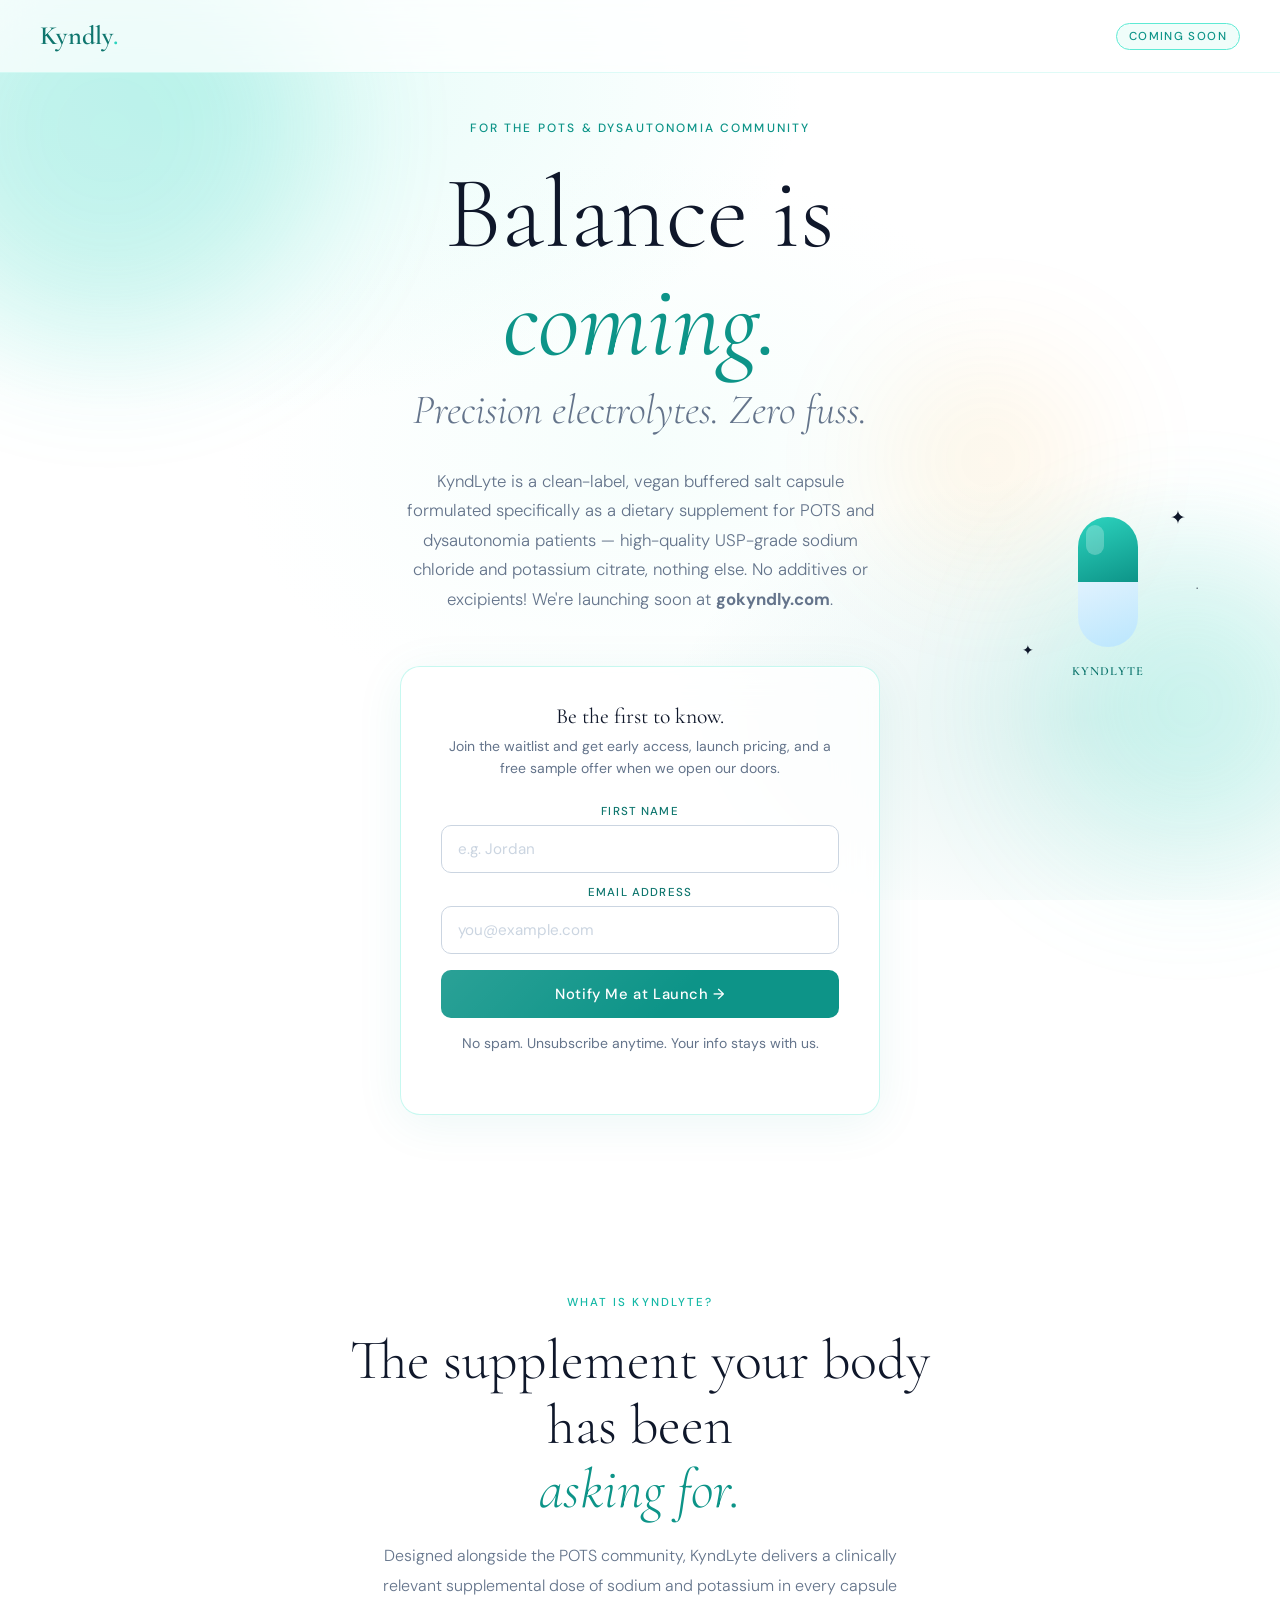
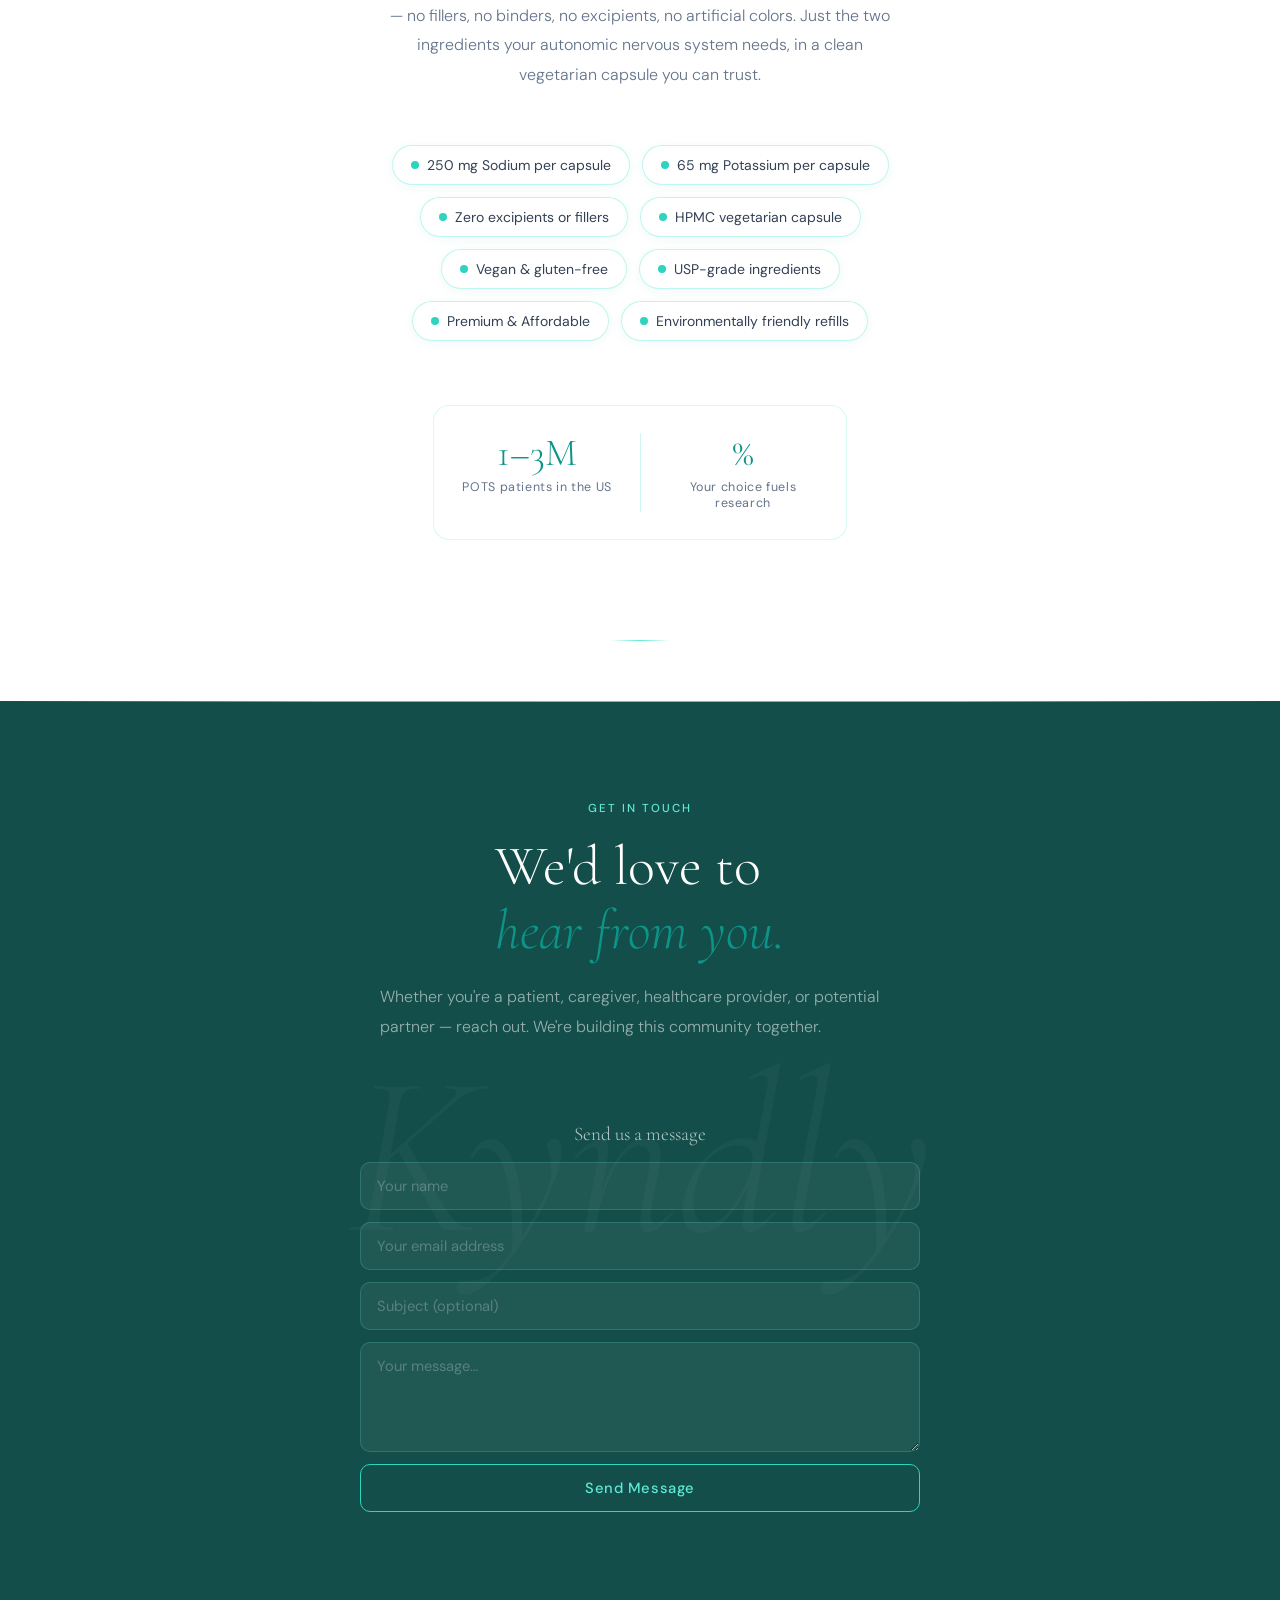
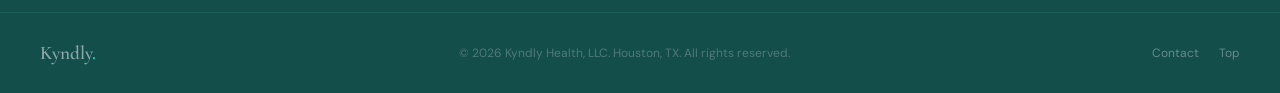
==== index.html @ 33261fa0 "Initial commit" ====
<!DOCTYPE html>
<html lang="en">
<head>
  <meta charset="UTF-8" />
  <meta name="viewport" content="width=device-width, initial-scale=1.0" />
  <title>Kyndly Health — Coming Soon</title>
  <meta name="description" content="KyndLyte is a clean-label buffered salt capsule designed as a dietary supplement for POTS and dysautonomia patients. Built with the community. Launching soon." />
  <meta property="og:title" content="Kyndly Health — Something Balanced This Way Comes" />
  <meta property="og:description" content="KyndLyte. Precision electrolytes for the POTS community. Coming soon to gokyndly.com." />
  <meta property="og:type" content="website" />
  <meta name="theme-color" content="#0D9488" />

  <!-- Fonts -->
  <link rel="preconnect" href="https://fonts.googleapis.com" />
  <link rel="preconnect" href="https://fonts.gstatic.com" crossorigin />
  <link href="https://fonts.googleapis.com/css2?family=Cormorant+Garamond:ital,wght@0,300;0,400;0,600;1,300;1,400&family=DM+Sans:ital,opsz,wght@0,9..40,300;0,9..40,400;0,9..40,500;1,9..40,300&display=swap" rel="stylesheet" />

  <style>
    /* ── Reset & Base ─────────────────────────────────────── */
    *, *::before, *::after { box-sizing: border-box; margin: 0; padding: 0; }

    :root {
      --teal-50:  #F0FDFA;
      --teal-100: #CCFBF1;
      --teal-300: #5EEAD4;
      --teal-400: #2DD4BF;
      --teal-500: #14B8A6;
      --teal-600: #0D9488;
      --teal-700: #0F766E;
      --teal-800: #115E59;
      --teal-900: #134E4A;
      --slate-50:  #F8FAFC;
      --slate-100: #F1F5F9;
      --slate-300: #CBD5E1;
      --slate-500: #64748B;
      --slate-700: #334155;
      --slate-900: #0F172A;
      --amber:    #F59E0B;
      --amber-lt: #FDE68A;
      --white:    #FFFFFF;
      --font-display: 'Cormorant Garamond', Georgia, serif;
      --font-body:    'DM Sans', sans-serif;
      --ease-out-expo: cubic-bezier(0.16, 1, 0.3, 1);
    }

    html { scroll-behavior: smooth; }

    body {
      font-family: var(--font-body);
      background-color: var(--white);
      color: var(--slate-900);
      overflow-x: hidden;
      -webkit-font-smoothing: antialiased;
    }

    /* ── Mesh Background ──────────────────────────────────── */
    .bg-mesh {
      position: fixed;
      inset: 0;
      z-index: -1;
      background:
        radial-gradient(ellipse 80% 60% at 15% 10%, rgba(94, 234, 212, 0.18) 0%, transparent 60%),
        radial-gradient(ellipse 60% 50% at 85% 80%, rgba(13, 148, 136, 0.12) 0%, transparent 55%),
        radial-gradient(ellipse 40% 40% at 50% 50%, rgba(240, 253, 250, 0.6) 0%, transparent 80%),
        var(--white);
    }

    /* ── Floating Orbs ────────────────────────────────────── */
    .orb {
      position: fixed;
      border-radius: 50%;
      filter: blur(70px);
      opacity: 0.22;
      pointer-events: none;
      z-index: -1;
      animation: drift 18s ease-in-out infinite alternate;
    }
    .orb-1 { width: 420px; height: 420px; background: var(--teal-400); top: -80px; left: -100px; animation-duration: 20s; }
    .orb-2 { width: 300px; height: 300px; background: var(--teal-300); bottom: 5%; right: -60px; animation-duration: 25s; animation-delay: -8s; }
    .orb-3 { width: 200px; height: 200px; background: var(--amber);    top: 40%;  right: 15%;   animation-duration: 22s; animation-delay: -4s; opacity: 0.10; }

    @keyframes drift {
      from { transform: translate(0, 0) scale(1); }
      to   { transform: translate(40px, 30px) scale(1.08); }
    }

    /* ── Navigation ───────────────────────────────────────── */
    nav {
      position: fixed;
      top: 0; left: 0; right: 0;
      z-index: 100;
      display: flex;
      align-items: center;
      justify-content: space-between;
      padding: 20px 40px;
      background: rgba(255, 255, 255, 0.72);
      backdrop-filter: blur(16px);
      -webkit-backdrop-filter: blur(16px);
      border-bottom: 1px solid rgba(94, 234, 212, 0.2);
      animation: slideDown 0.7s var(--ease-out-expo) both;
    }

    @keyframes slideDown {
      from { transform: translateY(-100%); opacity: 0; }
      to   { transform: translateY(0);     opacity: 1; }
    }

    .nav-logo {
      font-family: var(--font-display);
      font-size: 1.65rem;
      font-weight: 600;
      color: var(--teal-700);
      letter-spacing: 0.01em;
      text-decoration: none;
    }
    .nav-logo span { color: var(--teal-400); }

    .nav-badge {
      font-size: 0.72rem;
      font-weight: 500;
      letter-spacing: 0.12em;
      text-transform: uppercase;
      color: var(--teal-600);
      background: var(--teal-50);
      border: 1px solid var(--teal-300);
      padding: 5px 12px;
      border-radius: 999px;
    }

    /* ── Hero ─────────────────────────────────────────────── */
    .hero {
      min-height: 100svh;
      display: flex;
      flex-direction: column;
      align-items: center;
      justify-content: center;
      text-align: center;
      padding: 120px 24px 80px;
      position: relative;
    }

    .hero-eyebrow {
      font-family: var(--font-body);
      font-size: 0.75rem;
      font-weight: 500;
      letter-spacing: 0.18em;
      text-transform: uppercase;
      color: var(--teal-600);
      margin-bottom: 24px;
      opacity: 0;
      animation: fadeUp 0.8s var(--ease-out-expo) 0.3s both;
    }

    .hero-title {
      font-family: var(--font-display);
      font-size: clamp(3rem, 8vw, 6.5rem);
      font-weight: 300;
      line-height: 1.05;
      color: var(--slate-900);
      max-width: 820px;
      margin-bottom: 10px;
      opacity: 0;
      animation: fadeUp 1s var(--ease-out-expo) 0.45s both;
    }

    .hero-title em {
      font-style: italic;
      color: var(--teal-600);
      font-weight: 400;
    }

    .hero-subtitle {
      font-family: var(--font-display);
      font-size: clamp(1.5rem, 3.5vw, 2.6rem);
      font-weight: 300;
      font-style: italic;
      color: var(--slate-500);
      margin-bottom: 32px;
      opacity: 0;
      animation: fadeUp 0.9s var(--ease-out-expo) 0.6s both;
    }

    .hero-body {
      font-size: 1.05rem;
      font-weight: 300;
      color: var(--slate-500);
      max-width: 480px;
      line-height: 1.75;
      margin-bottom: 52px;
      opacity: 0;
      animation: fadeUp 0.9s var(--ease-out-expo) 0.75s both;
    }

    /* ── Signup Form ──────────────────────────────────────── */
    .signup-card {
      background: rgba(255, 255, 255, 0.75);
      backdrop-filter: blur(20px);
      -webkit-backdrop-filter: blur(20px);
      border: 1px solid rgba(94, 234, 212, 0.35);
      border-radius: 20px;
      padding: 36px 40px;
      max-width: 480px;
      width: 100%;
      box-shadow: 0 8px 48px rgba(13, 148, 136, 0.08), 0 1px 0 rgba(255,255,255,0.9) inset;
      opacity: 0;
      animation: fadeUp 1s var(--ease-out-expo) 0.9s both;
    }

    .signup-card h3 {
      font-family: var(--font-display);
      font-size: 1.35rem;
      font-weight: 400;
      color: var(--slate-900);
      margin-bottom: 6px;
    }

    .signup-card p {
      font-size: 0.875rem;
      color: var(--slate-500);
      margin-bottom: 24px;
      line-height: 1.6;
    }

    .form-row {
      display: flex;
      flex-direction: column;
      gap: 12px;
    }

    .form-group {
      position: relative;
    }

    .form-group label {
      display: block;
      font-size: 0.72rem;
      font-weight: 500;
      letter-spacing: 0.1em;
      text-transform: uppercase;
      color: var(--teal-700);
      margin-bottom: 6px;
    }

    .form-group input {
      width: 100%;
      padding: 13px 16px;
      border: 1.5px solid var(--slate-300);
      border-radius: 10px;
      font-family: var(--font-body);
      font-size: 0.95rem;
      color: var(--slate-900);
      background: var(--white);
      transition: border-color 0.2s ease, box-shadow 0.2s ease;
      outline: none;
    }

    .form-group input::placeholder { color: var(--slate-300); }

    .form-group input:focus {
      border-color: var(--teal-400);
      box-shadow: 0 0 0 3px rgba(94, 234, 212, 0.2);
    }

    .btn-primary {
      width: 100%;
      padding: 14px 24px;
      background: var(--teal-600);
      color: var(--white);
      font-family: var(--font-body);
      font-size: 0.92rem;
      font-weight: 500;
      letter-spacing: 0.04em;
      border: none;
      border-radius: 10px;
      cursor: pointer;
      transition: background 0.2s ease, transform 0.15s ease, box-shadow 0.2s ease;
      margin-top: 4px;
      position: relative;
      overflow: hidden;
    }

    .btn-primary::after {
      content: '';
      position: absolute;
      inset: 0;
      background: linear-gradient(135deg, rgba(255,255,255,0.12) 0%, transparent 60%);
    }

    .btn-primary:hover {
      background: var(--teal-700);
      transform: translateY(-1px);
      box-shadow: 0 6px 24px rgba(13, 148, 136, 0.35);
    }

    .btn-primary:active { transform: translateY(0); }

    .btn-primary.loading { pointer-events: none; opacity: 0.7; }

    .form-success {
      display: none;
      text-align: center;
      padding: 20px 0 8px;
    }

    .form-success .check {
      width: 48px; height: 48px;
      background: var(--teal-50);
      border: 2px solid var(--teal-400);
      border-radius: 50%;
      display: flex; align-items: center; justify-content: center;
      margin: 0 auto 14px;
      font-size: 1.4rem;
    }

    .form-success h4 {
      font-family: var(--font-display);
      font-size: 1.3rem;
      font-weight: 400;
      color: var(--teal-700);
      margin-bottom: 6px;
    }

    .form-success p {
      font-size: 0.875rem;
      color: var(--slate-500);
      margin-bottom: 0;
    }

    .privacy-note {
      font-size: 0.72rem;
      color: var(--slate-300);
      text-align: center;
      margin-top: 14px;
    }

    /* ── Floating Capsule Visual ──────────────────────────── */
    .capsule-visual {
      position: absolute;
      right: 8%;
      top: 50%;
      transform: translateY(-50%);
      opacity: 0;
      animation: fadeIn 1.2s ease 1.2s both;
    }

    @media (max-width: 1100px) { .capsule-visual { display: none; } }

    .capsule-wrap {
      position: relative;
      width: 140px;
      animation: floatY 5s ease-in-out infinite;
    }

    @keyframes floatY {
      0%, 100% { transform: translateY(0px) rotate(-18deg); }
      50%       { transform: translateY(-18px) rotate(-18deg); }
    }

    .capsule {
      width: 60px;
      height: 130px;
      margin: 0 auto;
      position: relative;
    }

    .cap-top {
      width: 60px; height: 65px;
      background: linear-gradient(160deg, var(--teal-400) 0%, var(--teal-600) 100%);
      border-radius: 30px 30px 0 0;
      position: relative;
    }

    .cap-top::after {
      content: '';
      position: absolute;
      top: 8px; left: 8px;
      width: 18px; height: 30px;
      background: rgba(255,255,255,0.25);
      border-radius: 10px;
    }

    .cap-bottom {
      width: 60px; height: 65px;
      background: linear-gradient(160deg, #E0F2FE 0%, #BAE6FD 100%);
      border-radius: 0 0 30px 30px;
    }

    .capsule-label {
      font-family: var(--font-display);
      font-size: 0.78rem;
      font-weight: 600;
      letter-spacing: 0.08em;
      color: var(--teal-700);
      text-align: center;
      margin-top: 16px;
      text-transform: uppercase;
    }

    .capsule-sparkle {
      position: absolute;
      font-size: 1.2rem;
      animation: twinkle 2.5s ease-in-out infinite;
    }

    .capsule-sparkle:nth-child(1) { top: -12px; right: -8px; animation-delay: 0s; }
    .capsule-sparkle:nth-child(2) { bottom: 20px; left: -16px; animation-delay: 0.8s; font-size: 0.9rem; }
    .capsule-sparkle:nth-child(3) { top: 40%; right: -20px; animation-delay: 1.5s; font-size: 0.7rem; }

    @keyframes twinkle {
      0%, 100% { opacity: 0.2; transform: scale(0.8); }
      50%       { opacity: 1;   transform: scale(1.2); }
    }

    /* ── Product Teaser ───────────────────────────────────── */
    .product-teaser {
      padding: 100px 24px;
      display: flex;
      flex-direction: column;
      align-items: center;
      text-align: center;
      position: relative;
    }

    .section-label {
      font-size: 0.72rem;
      font-weight: 500;
      letter-spacing: 0.18em;
      text-transform: uppercase;
      color: var(--teal-500);
      margin-bottom: 18px;
    }

    .section-title {
      font-family: var(--font-display);
      font-size: clamp(2rem, 5vw, 3.5rem);
      font-weight: 300;
      color: var(--slate-900);
      max-width: 640px;
      line-height: 1.15;
      margin-bottom: 20px;
    }

    .section-title em { font-style: italic; color: var(--teal-600); }

    .section-body {
      font-size: 1rem;
      font-weight: 300;
      color: var(--slate-500);
      max-width: 520px;
      line-height: 1.85;
      margin-bottom: 56px;
    }

    /* Pills */
    .pill-grid {
      display: flex;
      flex-wrap: wrap;
      gap: 12px;
      justify-content: center;
      max-width: 600px;
    }

    .pill {
      display: flex;
      align-items: center;
      gap: 8px;
      padding: 10px 18px;
      background: var(--white);
      border: 1.5px solid rgba(94, 234, 212, 0.4);
      border-radius: 999px;
      font-size: 0.875rem;
      font-weight: 400;
      color: var(--slate-700);
      box-shadow: 0 2px 12px rgba(13, 148, 136, 0.06);
      transition: transform 0.2s ease, box-shadow 0.2s ease, border-color 0.2s ease;
    }

    .pill:hover {
      transform: translateY(-2px);
      box-shadow: 0 6px 20px rgba(13, 148, 136, 0.14);
      border-color: var(--teal-400);
    }

    .pill-dot {
      width: 8px; height: 8px;
      border-radius: 50%;
      background: var(--teal-400);
      flex-shrink: 0;
    }

    /* Divider */
    .divider {
      width: 60px;
      height: 1px;
      background: linear-gradient(90deg, transparent, var(--teal-300), transparent);
      margin: 0 auto 60px;
    }

    /* ── Stats Row ────────────────────────────────────────── */
    .stats-row {
      display: flex;
      gap: 0;
      justify-content: center;
      flex-wrap: wrap;
      max-width: 700px;
      margin: 64px auto 0;
      border: 1.5px solid rgba(94, 234, 212, 0.25);
      border-radius: 16px;
      overflow: hidden;
      background: rgba(255,255,255,0.6);
      backdrop-filter: blur(10px);
    }

    .stat {
      flex: 1;
      min-width: 160px;
      padding: 28px 24px;
      text-align: center;
      position: relative;
    }

    .stat + .stat::before {
      content: '';
      position: absolute;
      left: 0; top: 20%; height: 60%;
      width: 1px;
      background: rgba(94, 234, 212, 0.3);
    }

    .stat-num {
      font-family: var(--font-display);
      font-size: 2.4rem;
      font-weight: 300;
      color: var(--teal-600);
      line-height: 1;
      margin-bottom: 6px;
    }

    .stat-label {
      font-size: 0.78rem;
      font-weight: 400;
      color: var(--slate-500);
      letter-spacing: 0.05em;
    }

    /* ── Contact Section ──────────────────────────────────── */
    .contact {
      padding: 100px 24px;
      display: flex;
      flex-direction: column;
      align-items: center;
      background: var(--teal-900);
      position: relative;
      overflow: hidden;
    }

    .contact::before {
      content: '';
      position: absolute;
      top: -1px; left: 0; right: 0;
      height: 2px;
      background: linear-gradient(90deg, transparent, var(--teal-400), var(--amber), var(--teal-400), transparent);
    }

    .contact-bg-text {
      position: absolute;
      font-family: var(--font-display);
      font-size: clamp(6rem, 18vw, 18rem);
      font-weight: 300;
      font-style: italic;
      color: rgba(255,255,255,0.03);
      pointer-events: none;
      white-space: nowrap;
      top: 50%;
      left: 50%;
      transform: translate(-50%, -50%);
      user-select: none;
    }

    .contact .section-label { color: var(--teal-300); }

    .contact .section-title { color: var(--white); }

    .contact .section-body { color: rgba(255,255,255,0.55); margin-bottom: 40px; }

    .contact-grid {
      display: grid;
      grid-template-columns: 1fr 1fr;
      gap: 16px;
      max-width: 560px;
      width: 100%;
    }

    @media (max-width: 560px) { .contact-grid { grid-template-columns: 1fr; } }

    .contact-card {
      background: rgba(255,255,255,0.05);
      border: 1px solid rgba(94, 234, 212, 0.15);
      border-radius: 14px;
      padding: 24px 20px;
      transition: background 0.2s ease, border-color 0.2s ease;
      text-decoration: none;
      display: block;
    }

    .contact-card:hover {
      background: rgba(94, 234, 212, 0.08);
      border-color: rgba(94, 234, 212, 0.4);
    }

    .contact-card-icon {
      font-size: 1.5rem;
      margin-bottom: 10px;
    }

    .contact-card-label {
      font-size: 0.72rem;
      font-weight: 500;
      letter-spacing: 0.12em;
      text-transform: uppercase;
      color: var(--teal-300);
      margin-bottom: 4px;
    }

    .contact-card-value {
      font-size: 0.95rem;
      color: rgba(255,255,255,0.8);
      word-break: break-all;
    }

    .contact-form-wrap {
      max-width: 560px;
      width: 100%;
      margin-top: 40px;
    }

    .contact-form-wrap h4 {
      font-family: var(--font-display);
      font-size: 1.2rem;
      font-weight: 300;
      color: rgba(255,255,255,0.7);
      margin-bottom: 16px;
      text-align: center;
    }

    .contact-form {
      display: flex;
      flex-direction: column;
      gap: 12px;
    }

    .contact-form input,
    .contact-form textarea {
      width: 100%;
      padding: 13px 16px;
      background: rgba(255,255,255,0.06);
      border: 1.5px solid rgba(94, 234, 212, 0.2);
      border-radius: 10px;
      font-family: var(--font-body);
      font-size: 0.92rem;
      color: var(--white);
      outline: none;
      transition: border-color 0.2s ease, box-shadow 0.2s ease;
      resize: vertical;
    }

    .contact-form input::placeholder,
    .contact-form textarea::placeholder { color: rgba(255,255,255,0.25); }

    .contact-form input:focus,
    .contact-form textarea:focus {
      border-color: var(--teal-400);
      box-shadow: 0 0 0 3px rgba(94, 234, 212, 0.12);
    }

    .contact-form textarea { min-height: 110px; }

    .btn-outline {
      padding: 13px 24px;
      background: transparent;
      color: var(--teal-300);
      border: 1.5px solid var(--teal-400);
      border-radius: 10px;
      font-family: var(--font-body);
      font-size: 0.92rem;
      font-weight: 500;
      letter-spacing: 0.04em;
      cursor: pointer;
      transition: background 0.2s ease, color 0.2s ease, transform 0.15s ease;
    }

    .btn-outline:hover {
      background: var(--teal-400);
      color: var(--teal-900);
      transform: translateY(-1px);
    }

    /* ── Footer ───────────────────────────────────────────── */
    footer {
      background: var(--teal-900);
      border-top: 1px solid rgba(94, 234, 212, 0.08);
      padding: 28px 40px;
      display: flex;
      align-items: center;
      justify-content: space-between;
      flex-wrap: wrap;
      gap: 12px;
    }

    .footer-logo {
      font-family: var(--font-display);
      font-size: 1.2rem;
      font-weight: 600;
      color: rgba(255,255,255,0.5);
    }

    .footer-logo span { color: var(--teal-400); }

    .footer-copy {
      font-size: 0.75rem;
      color: rgba(255,255,255,0.25);
    }

    .footer-links {
      display: flex;
      gap: 20px;
    }

    .footer-links a {
      font-size: 0.75rem;
      color: rgba(255,255,255,0.35);
      text-decoration: none;
      transition: color 0.2s ease;
    }

    .footer-links a:hover { color: var(--teal-300); }

    /* ── Animations ───────────────────────────────────────── */
    @keyframes fadeUp {
      from { opacity: 0; transform: translateY(24px); }
      to   { opacity: 1; transform: translateY(0); }
    }

    @keyframes fadeIn {
      from { opacity: 0; }
      to   { opacity: 1; }
    }

    /* Scroll-reveal */
    .reveal {
      opacity: 0;
      transform: translateY(30px);
      transition: opacity 0.8s var(--ease-out-expo), transform 0.8s var(--ease-out-expo);
    }

    .reveal.visible {
      opacity: 1;
      transform: translateY(0);
    }

    .reveal-delay-1 { transition-delay: 0.1s; }
    .reveal-delay-2 { transition-delay: 0.2s; }
    .reveal-delay-3 { transition-delay: 0.3s; }
    .reveal-delay-4 { transition-delay: 0.4s; }
    .reveal-delay-5 { transition-delay: 0.5s; }

    /* ── Responsive ───────────────────────────────────────── */
    @media (max-width: 640px) {
      nav { padding: 16px 20px; }
      .hero { padding: 100px 20px 60px; }
      .signup-card { padding: 28px 20px; }
      footer { padding: 24px 20px; flex-direction: column; align-items: flex-start; }
    }
  </style>
</head>
<body>

  <!-- Background -->
  <div class="bg-mesh"></div>
  <div class="orb orb-1"></div>
  <div class="orb orb-2"></div>
  <div class="orb orb-3"></div>

  <!-- Navigation -->
  <nav>
    <a href="#" class="nav-logo">Kyndly<span>.</span></a>
    <span class="nav-badge">Coming Soon</span>
  </nav>

  <!-- Hero -->
  <section class="hero" id="home">

    <!-- Floating capsule (decorative) -->
    <div class="capsule-visual">
      <div class="capsule-wrap">
        <span class="capsule-sparkle">✦</span>
        <span class="capsule-sparkle">✦</span>
        <span class="capsule-sparkle">·</span>
        <div class="capsule">
          <div class="cap-top"></div>
          <div class="cap-bottom"></div>
        </div>
        <div class="capsule-label">KyndLyte</div>
      </div>
    </div>

    <p class="hero-eyebrow">For the POTS &amp; Dysautonomia Community</p>

    <h1 class="hero-title">
      Balance is<br /><em>coming.</em>
    </h1>

    <p class="hero-subtitle">Precision electrolytes. Zero fuss.</p>

    <p class="hero-body">
      KyndLyte is a clean-label, vegan buffered salt capsule formulated specifically as a dietary supplement for POTS and dysautonomia patients — high-quality USP-grade sodium chloride and potassium citrate, nothing else. No additives or excipients! We're launching soon at <strong>gokyndly.com</strong>.
    </p>

    <!-- Email Signup Card -->
    <div class="signup-card">
      <h3>Be the first to know.</h3>
      <p>Join the waitlist and get early access, launch pricing, and a free sample offer when we open our doors.</p>

      <!-- 
        ────────────────────────────────────────────────────────
        EMAIL COLLECTION SETUP (choose one):
        
        Option A — Formspree (quickest):
          1. Go to formspree.io, create a free account
          2. Create a new form and copy your endpoint URL
          3. Replace the action below with your Formspree URL
             e.g. action="https://formspree.io/f/YOUR_ID"
          4. Remove the onsubmit handler below; Formspree handles it
        
        Option B — Mailchimp embedded form:
          Replace the form action with your Mailchimp POST URL
          and rename fields to match Mailchimp field names.
        
        Option C — Vercel serverless function (full control):
          Create /api/waitlist.js in your repo. See README.md.
        ────────────────────────────────────────────────────────
      -->
      <form class="form-row" id="waitlistForm" action="#" onsubmit="handleWaitlist(event)">
        <div class="form-group">
          <label for="fname">First Name</label>
          <input type="text" id="fname" name="firstName" placeholder="e.g. Jordan" required />
        </div>
        <div class="form-group">
          <label for="email">Email Address</label>
          <input type="email" id="email" name="email" placeholder="you@example.com" required />
        </div>
        <button type="submit" class="btn-primary" id="waitlistBtn">
          Notify Me at Launch →
        </button>
      </form>

      <div class="form-success" id="waitlistSuccess">
        <div class="check">✓</div>
        <h4>You're on the list!</h4>
        <p>We'll reach out as soon as KyndLyte is ready. In the meantime, tell a friend.</p>
      </div>

      <p class="privacy-note">No spam. Unsubscribe anytime. Your info stays with us.</p>
    </div>

  </section>

  <!-- Product Teaser -->
  <section class="product-teaser" id="product">

    <p class="section-label reveal">What is KyndLyte?</p>

    <h2 class="section-title reveal reveal-delay-1">
      The supplement your body has been<br /><em>asking for.</em>
    </h2>

    <p class="section-body reveal reveal-delay-2">
      Designed alongside the POTS community, KyndLyte delivers a clinically relevant supplemental dose of sodium and potassium in every capsule — no fillers, no binders, no excipients, no artificial colors. Just the two ingredients your autonomic nervous system needs, in a clean vegetarian capsule you can trust.
    </p>

    <div class="pill-grid reveal reveal-delay-3">
      <div class="pill"><span class="pill-dot"></span> 250 mg Sodium per capsule</div>
      <div class="pill"><span class="pill-dot"></span> 65 mg Potassium per capsule</div>
      <div class="pill"><span class="pill-dot"></span> Zero excipients or fillers</div>
      <div class="pill"><span class="pill-dot"></span> HPMC vegetarian capsule</div>
      <div class="pill"><span class="pill-dot"></span> Vegan &amp; gluten-free</div>
      <div class="pill"><span class="pill-dot"></span> USP-grade ingredients</div>
      <div class="pill"><span class="pill-dot"></span> Premium &amp; Affordable</div>
      <div class="pill"><span class="pill-dot"></span> Environmentally friendly refills</div>
    </div>

    <div class="stats-row reveal reveal-delay-4">
      <div class="stat">
        <div class="stat-num">1–3M</div>
        <div class="stat-label">POTS patients in the US</div>
      </div>
      <div class="stat">
        <div class="stat-num">%</div>
        <div class="stat-label">Your choice fuels research</div>
      </div>
    </div>

  </section>

  <div class="divider"></div>

  <!-- Contact Section -->
  <section class="contact" id="contact">

    <div class="contact-bg-text" aria-hidden="true">Kyndly</div>

    <p class="section-label reveal">Get in Touch</p>

    <h2 class="section-title reveal reveal-delay-1">
      We'd love to<br /><em>hear from you.</em>
    </h2>

    <p class="section-body reveal reveal-delay-2">
      Whether you're a patient, caregiver, healthcare provider, or potential partner — reach out. We're building this community together.
    </p>

<!--
    <div class="contact-grid reveal reveal-delay-3">
      <a class="contact-card" href="mailto:hello@gokyndly.com">
        <div class="contact-card-icon">✉️</div>
        <div class="contact-card-label">General Inquiries</div>
        <div class="contact-card-value">hello@gokyndly.com</div>
      </a>
      <a class="contact-card" href="mailto:partners@gokyndly.com">
        <div class="contact-card-icon">🤝</div>
        <div class="contact-card-label">Partnerships</div>
        <div class="contact-card-value">partners@gokyndly.com</div>
      </a>
      <a class="contact-card" href="mailto:hcp@gokyndly.com">
        <div class="contact-card-icon">🩺</div>
        <div class="contact-card-label">Healthcare Providers</div>
        <div class="contact-card-value">hcp@gokyndly.com</div>
      </a>
      <a class="contact-card" href="https://gokyndly.com">
        <div class="contact-card-icon">🌐</div>
        <div class="contact-card-label">Website</div>
        <div class="contact-card-value">gokyndly.com</div>
      </a>
    </div>
-->

    <!-- Contact Form -->
    <div class="contact-form-wrap reveal reveal-delay-4">
      <h4>Send us a message</h4>

      <!-- 
        ────────────────────────────────────────────────────────
        CONTACT FORM: Same setup as waitlist form.
        Use Formspree, a separate endpoint recommended for
        contact messages vs. waitlist signups.
        Replace action="#" with your Formspree endpoint.
        ────────────────────────────────────────────────────────
      -->
      <form class="contact-form" id="contactForm" action="#" onsubmit="handleContact(event)">
        <input type="text"  name="name"    placeholder="Your name"          required />
        <input type="email" name="email"   placeholder="Your email address"  required />
        <input type="text"  name="subject" placeholder="Subject (optional)"  />
        <textarea            name="message" placeholder="Your message…"      required></textarea>
        <button type="submit" class="btn-outline" id="contactBtn">Send Message</button>
      </form>

      <div class="form-success" id="contactSuccess">
        <div class="check" style="background:rgba(94,234,212,0.08);border-color:var(--teal-400);">✓</div>
        <h4 style="color:var(--teal-300);">Message received!</h4>
        <p>We'll get back to you within 1–2 business days.</p>
      </div>
    </div>

  </section>

  <!-- Footer -->
  <footer>
    <div class="footer-logo">Kyndly<span>.</span></div>
    <p class="footer-copy">© 2026 Kyndly Health, LLC. Houston, TX. All rights reserved.</p>
    <div class="footer-links">
      <a href="mailto:hello@gokyndly.com">Contact</a>
      <a href="#home">Top</a>
    </div>
  </footer>

  <script>
    /* ── Scroll Reveal ──────────────────────────────────── */
    const observer = new IntersectionObserver(
      (entries) => {
        entries.forEach((e) => {
          if (e.isIntersecting) {
            e.target.classList.add('visible');
            observer.unobserve(e.target);
          }
        });
      },
      { threshold: 0.12 }
    );
    document.querySelectorAll('.reveal').forEach((el) => observer.observe(el));

    /* ── Waitlist Form ──────────────────────────────────── */
    function handleWaitlist(e) {
      e.preventDefault();

      const btn  = document.getElementById('waitlistBtn');
      const form = document.getElementById('waitlistForm');
      const success = document.getElementById('waitlistSuccess');

      btn.textContent = 'Adding you…';
      btn.classList.add('loading');

      /*
       * ── INTEGRATION POINT ───────────────────────────────
       * Replace the setTimeout below with your actual API call.
       * Examples:
       *
       * Formspree:
       *   const data = new FormData(e.target);
       *   await fetch('https://formspree.io/f/YOUR_ID', { method: 'POST', body: data });
       *
       * Vercel serverless function:
       *   await fetch('/api/waitlist', { method: 'POST', body: JSON.stringify({...}) });
       * ────────────────────────────────────────────────────
       */
      setTimeout(() => {
        form.style.display = 'none';
        success.style.display = 'block';
        document.querySelector('.privacy-note').style.display = 'none';
      }, 900);
    }

    /* ── Contact Form ───────────────────────────────────── */
    function handleContact(e) {
      e.preventDefault();

      const btn  = document.getElementById('contactBtn');
      const form = document.getElementById('contactForm');
      const success = document.getElementById('contactSuccess');

      btn.textContent = 'Sending…';
      btn.disabled = true;

      setTimeout(() => {
        form.style.display = 'none';
        success.style.display = 'block';
      }, 900);
    }

    /* ── Subtle parallax on orbs ────────────────────────── */
    window.addEventListener('mousemove', (e) => {
      const cx = e.clientX / window.innerWidth  - 0.5;
      const cy = e.clientY / window.innerHeight - 0.5;
      document.querySelector('.orb-1').style.transform = `translate(${cx * 18}px, ${cy * 14}px)`;
      document.querySelector('.orb-3').style.transform = `translate(${cx * -12}px, ${cy * -10}px)`;
    });
  </script>

</body>
</html>
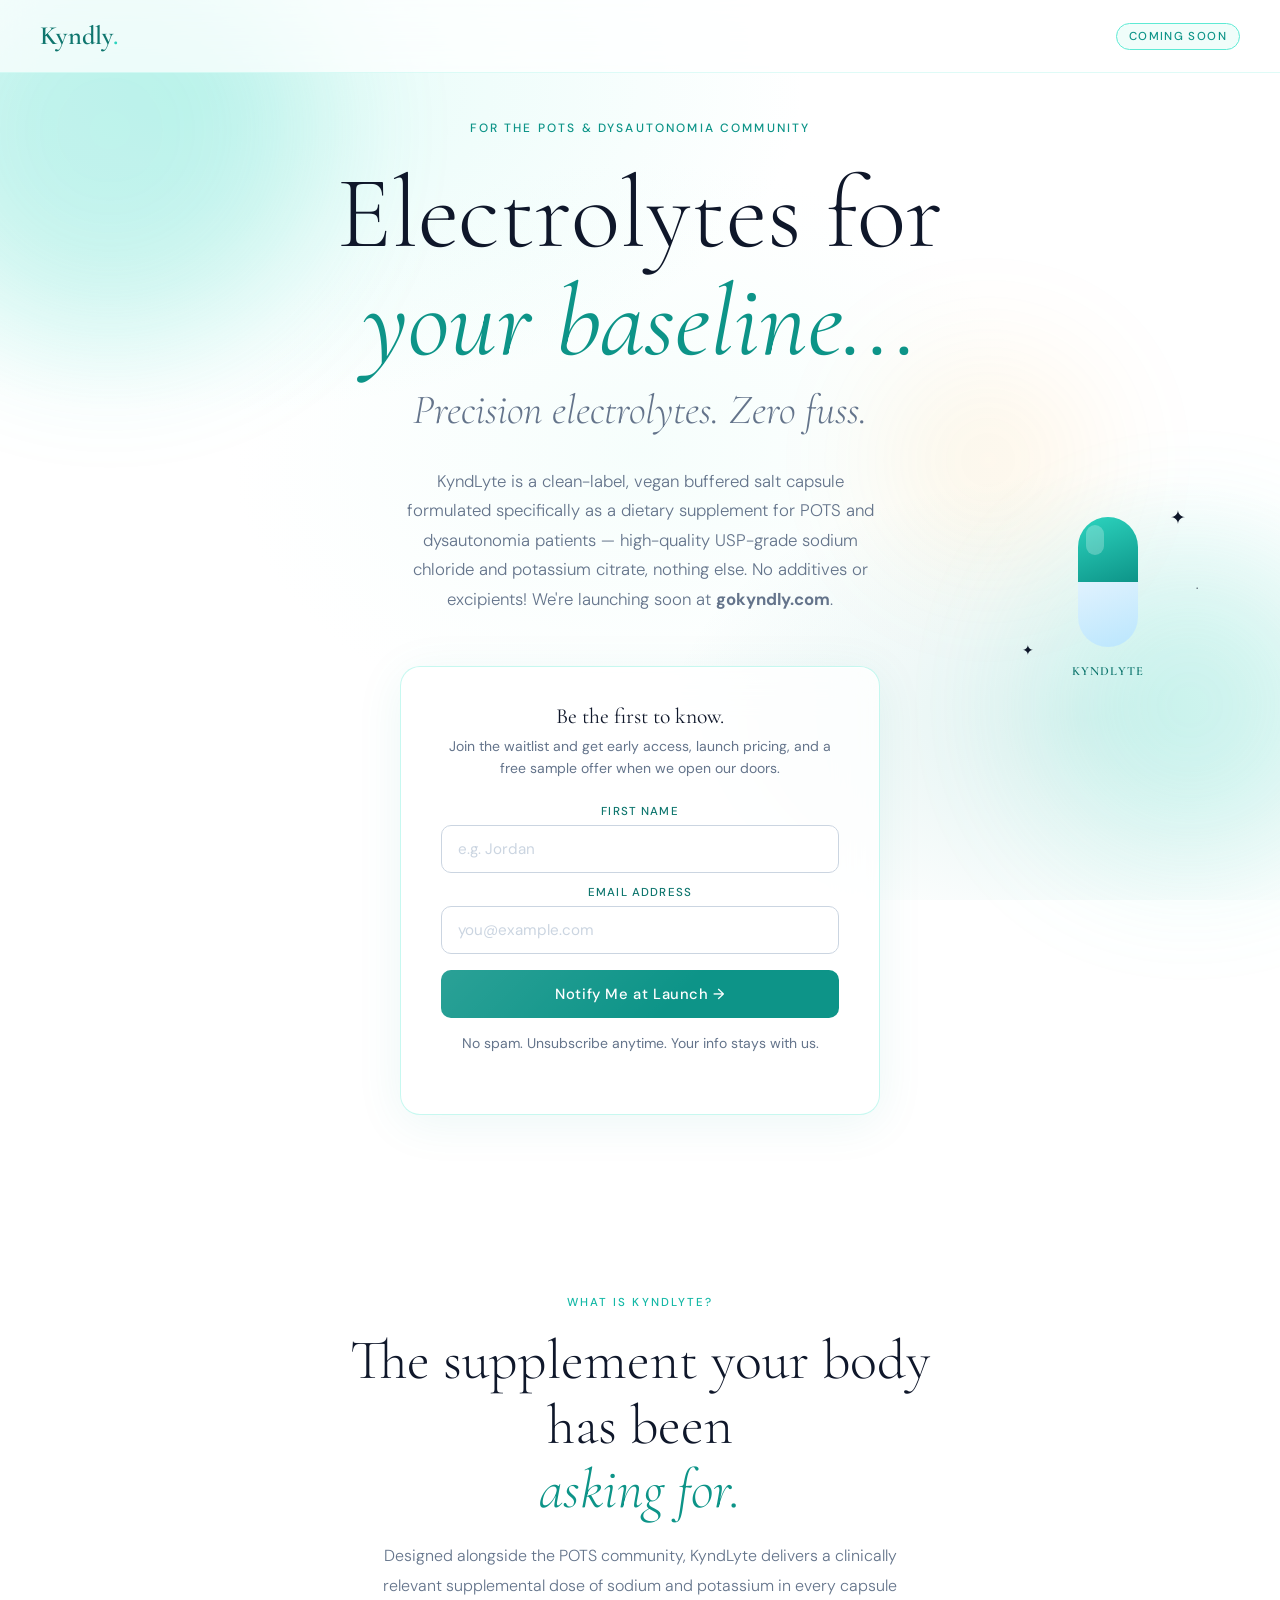
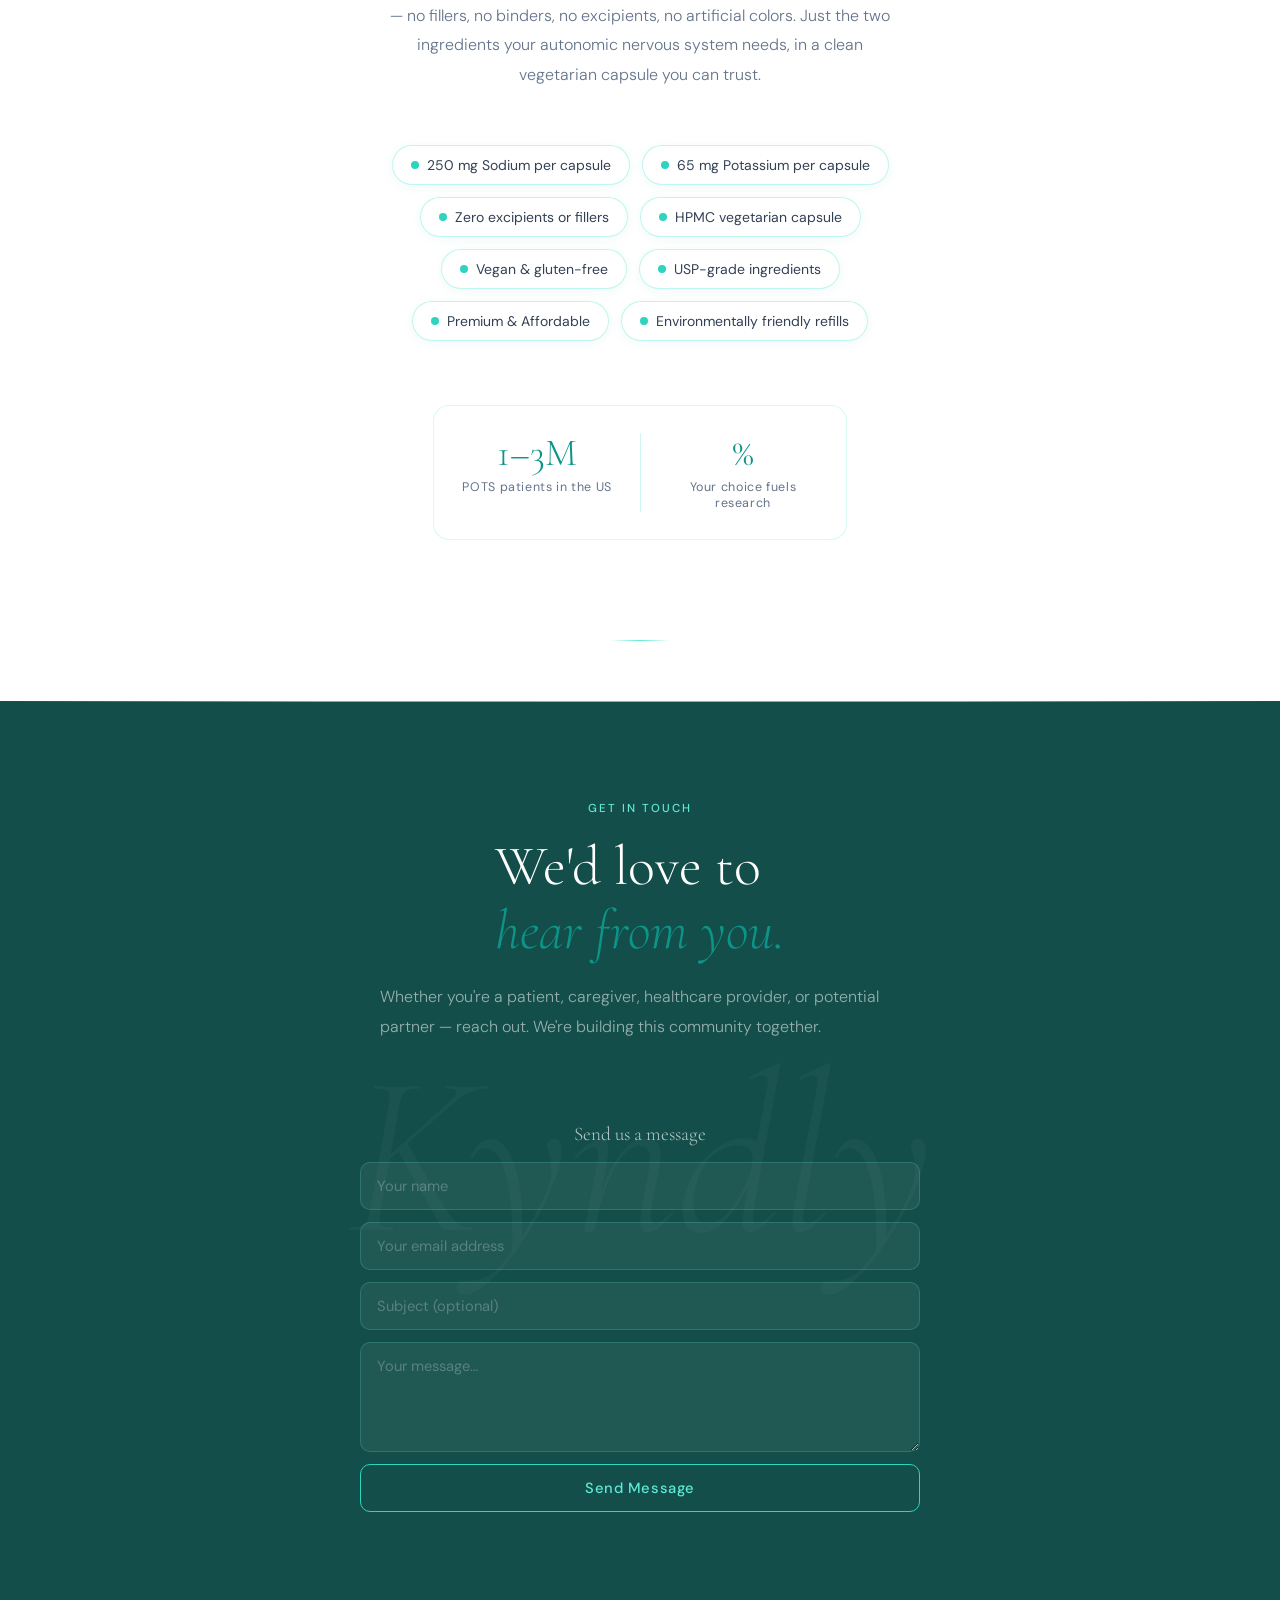
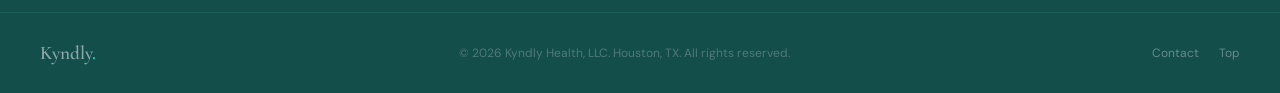
==== commit 79b0d17b: "Update hero title text in index.html" ====
--- a/index.html
+++ b/index.html
@@ -807,7 +807,7 @@
     <p class="hero-eyebrow">For the POTS &amp; Dysautonomia Community</p>
 
     <h1 class="hero-title">
-      Balance is<br /><em>coming.</em>
+      Electrolytes for<br /><em>your baseline...</em>
     </h1>
 
     <p class="hero-subtitle">Precision electrolytes. Zero fuss.</p>
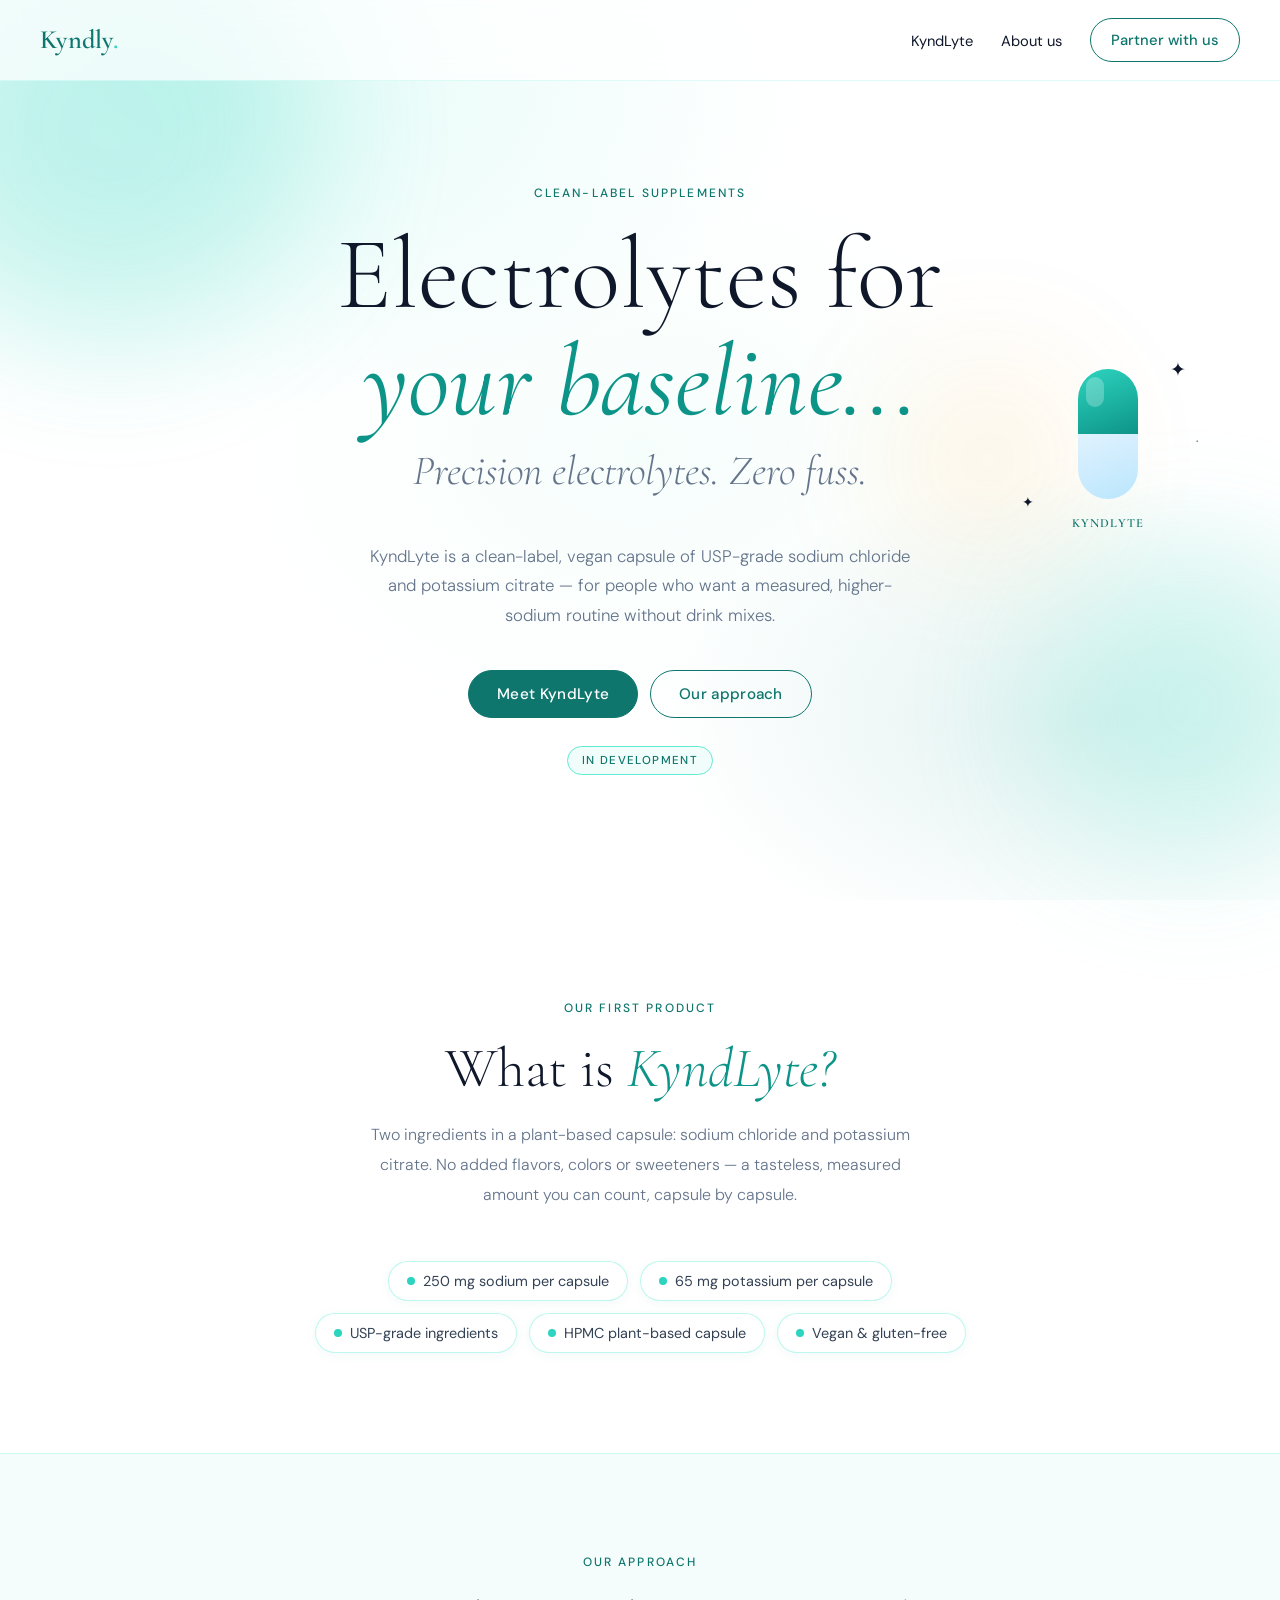
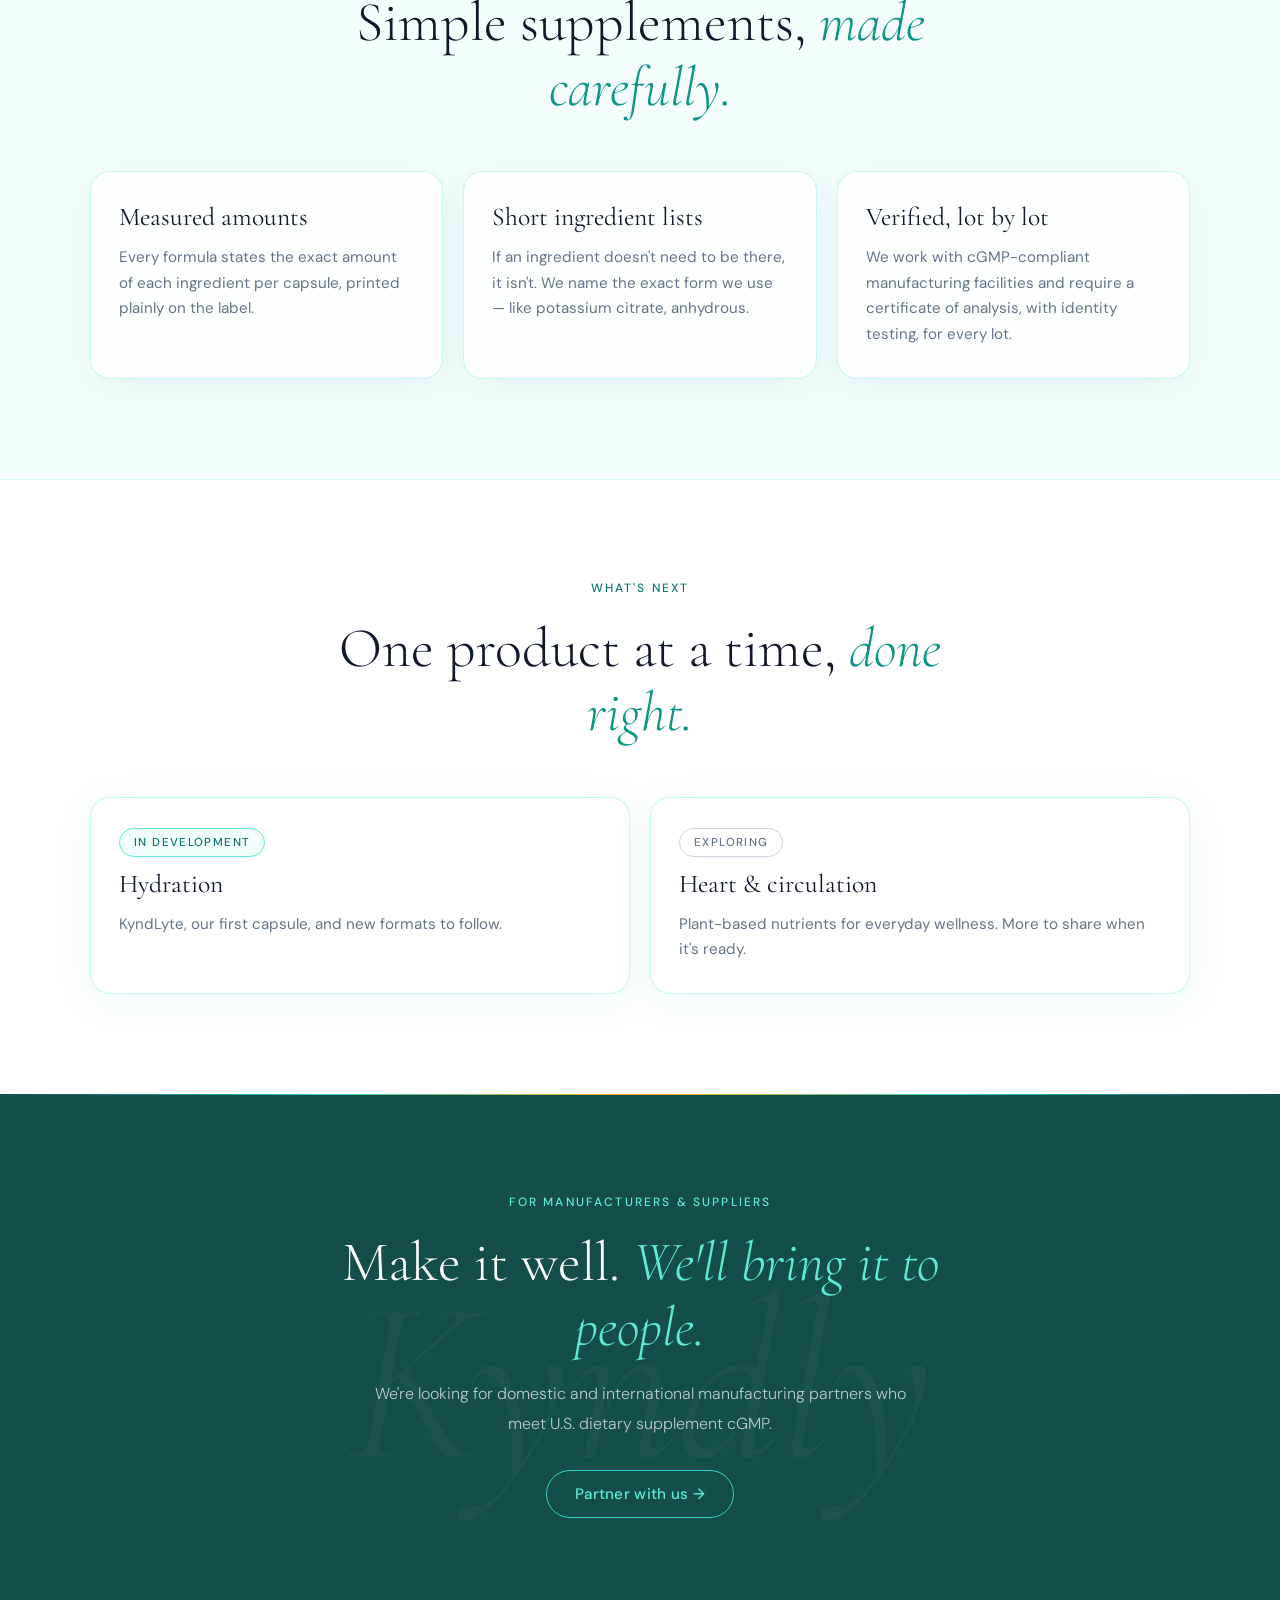
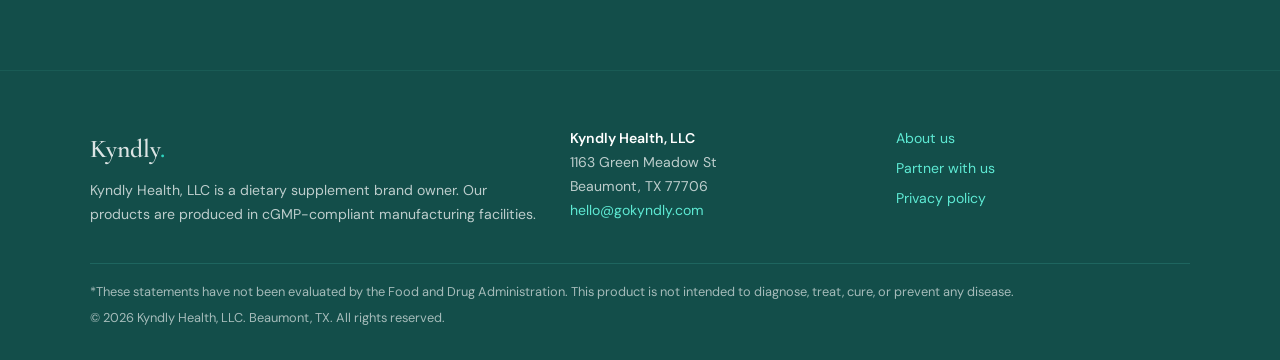
==== commit 0752cf82: "Restructure site: Home, About, Partner, Privacy; remove forms - Remove the waitlist and contact form" ====
--- a/index.html
+++ b/index.html
@@ -1,1059 +1,202 @@
 <!DOCTYPE html>
 <html lang="en">
+
 <head>
   <meta charset="UTF-8" />
   <meta name="viewport" content="width=device-width, initial-scale=1.0" />
-  <title>Kyndly Health — Coming Soon</title>
-  <meta name="description" content="KyndLyte is a clean-label buffered salt capsule designed as a dietary supplement for POTS and dysautonomia patients. Built with the community. Launching soon." />
-  <meta property="og:title" content="Kyndly Health — Something Balanced This Way Comes" />
-  <meta property="og:description" content="KyndLyte. Precision electrolytes for the POTS community. Coming soon to gokyndly.com." />
+  <title>Kyndly — Precision electrolytes. Zero fuss.</title>
+  <meta name="description"
+    content="KyndLyte is a clean-label, vegan capsule of USP-grade sodium chloride and potassium citrate from Kyndly Health, a Texas-based dietary supplement brand." />
+  <link rel="canonical" href="https://www.gokyndly.com/" />
+  <meta property="og:title" content="Kyndly — Precision electrolytes. Zero fuss." />
+  <meta property="og:description"
+    content="KyndLyte: a clean-label, vegan capsule of USP-grade sodium chloride and potassium citrate. In development." />
+  <meta property="og:url" content="https://www.gokyndly.com/" />
   <meta property="og:type" content="website" />
   <meta name="theme-color" content="#0D9488" />
 
-  <!-- Fonts -->
   <link rel="preconnect" href="https://fonts.googleapis.com" />
   <link rel="preconnect" href="https://fonts.gstatic.com" crossorigin />
-  <link href="https://fonts.googleapis.com/css2?family=Cormorant+Garamond:ital,wght@0,300;0,400;0,600;1,300;1,400&family=DM+Sans:ital,opsz,wght@0,9..40,300;0,9..40,400;0,9..40,500;1,9..40,300&display=swap" rel="stylesheet" />
-
-  <style>
-    /* ── Reset & Base ─────────────────────────────────────── */
-    *, *::before, *::after { box-sizing: border-box; margin: 0; padding: 0; }
-
-    :root {
-      --teal-50:  #F0FDFA;
-      --teal-100: #CCFBF1;
-      --teal-300: #5EEAD4;
-      --teal-400: #2DD4BF;
-      --teal-500: #14B8A6;
-      --teal-600: #0D9488;
-      --teal-700: #0F766E;
-      --teal-800: #115E59;
-      --teal-900: #134E4A;
-      --slate-50:  #F8FAFC;
-      --slate-100: #F1F5F9;
-      --slate-300: #CBD5E1;
-      --slate-500: #64748B;
-      --slate-700: #334155;
-      --slate-900: #0F172A;
-      --amber:    #F59E0B;
-      --amber-lt: #FDE68A;
-      --white:    #FFFFFF;
-      --font-display: 'Cormorant Garamond', Georgia, serif;
-      --font-body:    'DM Sans', sans-serif;
-      --ease-out-expo: cubic-bezier(0.16, 1, 0.3, 1);
-    }
-
-    html { scroll-behavior: smooth; }
-
-    body {
-      font-family: var(--font-body);
-      background-color: var(--white);
-      color: var(--slate-900);
-      overflow-x: hidden;
-      -webkit-font-smoothing: antialiased;
-    }
-
-    /* ── Mesh Background ──────────────────────────────────── */
-    .bg-mesh {
-      position: fixed;
-      inset: 0;
-      z-index: -1;
-      background:
-        radial-gradient(ellipse 80% 60% at 15% 10%, rgba(94, 234, 212, 0.18) 0%, transparent 60%),
-        radial-gradient(ellipse 60% 50% at 85% 80%, rgba(13, 148, 136, 0.12) 0%, transparent 55%),
-        radial-gradient(ellipse 40% 40% at 50% 50%, rgba(240, 253, 250, 0.6) 0%, transparent 80%),
-        var(--white);
-    }
-
-    /* ── Floating Orbs ────────────────────────────────────── */
-    .orb {
-      position: fixed;
-      border-radius: 50%;
-      filter: blur(70px);
-      opacity: 0.22;
-      pointer-events: none;
-      z-index: -1;
-      animation: drift 18s ease-in-out infinite alternate;
-    }
-    .orb-1 { width: 420px; height: 420px; background: var(--teal-400); top: -80px; left: -100px; animation-duration: 20s; }
-    .orb-2 { width: 300px; height: 300px; background: var(--teal-300); bottom: 5%; right: -60px; animation-duration: 25s; animation-delay: -8s; }
-    .orb-3 { width: 200px; height: 200px; background: var(--amber);    top: 40%;  right: 15%;   animation-duration: 22s; animation-delay: -4s; opacity: 0.10; }
-
-    @keyframes drift {
-      from { transform: translate(0, 0) scale(1); }
-      to   { transform: translate(40px, 30px) scale(1.08); }
-    }
-
-    /* ── Navigation ───────────────────────────────────────── */
-    nav {
-      position: fixed;
-      top: 0; left: 0; right: 0;
-      z-index: 100;
-      display: flex;
-      align-items: center;
-      justify-content: space-between;
-      padding: 20px 40px;
-      background: rgba(255, 255, 255, 0.72);
-      backdrop-filter: blur(16px);
-      -webkit-backdrop-filter: blur(16px);
-      border-bottom: 1px solid rgba(94, 234, 212, 0.2);
-      animation: slideDown 0.7s var(--ease-out-expo) both;
-    }
-
-    @keyframes slideDown {
-      from { transform: translateY(-100%); opacity: 0; }
-      to   { transform: translateY(0);     opacity: 1; }
-    }
-
-    .nav-logo {
-      font-family: var(--font-display);
-      font-size: 1.65rem;
-      font-weight: 600;
-      color: var(--teal-700);
-      letter-spacing: 0.01em;
-      text-decoration: none;
-    }
-    .nav-logo span { color: var(--teal-400); }
-
-    .nav-badge {
-      font-size: 0.72rem;
-      font-weight: 500;
-      letter-spacing: 0.12em;
-      text-transform: uppercase;
-      color: var(--teal-600);
-      background: var(--teal-50);
-      border: 1px solid var(--teal-300);
-      padding: 5px 12px;
-      border-radius: 999px;
-    }
-
-    /* ── Hero ─────────────────────────────────────────────── */
-    .hero {
-      min-height: 100svh;
-      display: flex;
-      flex-direction: column;
-      align-items: center;
-      justify-content: center;
-      text-align: center;
-      padding: 120px 24px 80px;
-      position: relative;
-    }
-
-    .hero-eyebrow {
-      font-family: var(--font-body);
-      font-size: 0.75rem;
-      font-weight: 500;
-      letter-spacing: 0.18em;
-      text-transform: uppercase;
-      color: var(--teal-600);
-      margin-bottom: 24px;
-      opacity: 0;
-      animation: fadeUp 0.8s var(--ease-out-expo) 0.3s both;
-    }
-
-    .hero-title {
-      font-family: var(--font-display);
-      font-size: clamp(3rem, 8vw, 6.5rem);
-      font-weight: 300;
-      line-height: 1.05;
-      color: var(--slate-900);
-      max-width: 820px;
-      margin-bottom: 10px;
-      opacity: 0;
-      animation: fadeUp 1s var(--ease-out-expo) 0.45s both;
-    }
-
-    .hero-title em {
-      font-style: italic;
-      color: var(--teal-600);
-      font-weight: 400;
-    }
-
-    .hero-subtitle {
-      font-family: var(--font-display);
-      font-size: clamp(1.5rem, 3.5vw, 2.6rem);
-      font-weight: 300;
-      font-style: italic;
-      color: var(--slate-500);
-      margin-bottom: 32px;
-      opacity: 0;
-      animation: fadeUp 0.9s var(--ease-out-expo) 0.6s both;
-    }
-
-    .hero-body {
-      font-size: 1.05rem;
-      font-weight: 300;
-      color: var(--slate-500);
-      max-width: 480px;
-      line-height: 1.75;
-      margin-bottom: 52px;
-      opacity: 0;
-      animation: fadeUp 0.9s var(--ease-out-expo) 0.75s both;
-    }
-
-    /* ── Signup Form ──────────────────────────────────────── */
-    .signup-card {
-      background: rgba(255, 255, 255, 0.75);
-      backdrop-filter: blur(20px);
-      -webkit-backdrop-filter: blur(20px);
-      border: 1px solid rgba(94, 234, 212, 0.35);
-      border-radius: 20px;
-      padding: 36px 40px;
-      max-width: 480px;
-      width: 100%;
-      box-shadow: 0 8px 48px rgba(13, 148, 136, 0.08), 0 1px 0 rgba(255,255,255,0.9) inset;
-      opacity: 0;
-      animation: fadeUp 1s var(--ease-out-expo) 0.9s both;
-    }
-
-    .signup-card h3 {
-      font-family: var(--font-display);
-      font-size: 1.35rem;
-      font-weight: 400;
-      color: var(--slate-900);
-      margin-bottom: 6px;
-    }
-
-    .signup-card p {
-      font-size: 0.875rem;
-      color: var(--slate-500);
-      margin-bottom: 24px;
-      line-height: 1.6;
-    }
-
-    .form-row {
-      display: flex;
-      flex-direction: column;
-      gap: 12px;
-    }
-
-    .form-group {
-      position: relative;
-    }
-
-    .form-group label {
-      display: block;
-      font-size: 0.72rem;
-      font-weight: 500;
-      letter-spacing: 0.1em;
-      text-transform: uppercase;
-      color: var(--teal-700);
-      margin-bottom: 6px;
-    }
-
-    .form-group input {
-      width: 100%;
-      padding: 13px 16px;
-      border: 1.5px solid var(--slate-300);
-      border-radius: 10px;
-      font-family: var(--font-body);
-      font-size: 0.95rem;
-      color: var(--slate-900);
-      background: var(--white);
-      transition: border-color 0.2s ease, box-shadow 0.2s ease;
-      outline: none;
-    }
-
-    .form-group input::placeholder { color: var(--slate-300); }
-
-    .form-group input:focus {
-      border-color: var(--teal-400);
-      box-shadow: 0 0 0 3px rgba(94, 234, 212, 0.2);
-    }
-
-    .btn-primary {
-      width: 100%;
-      padding: 14px 24px;
-      background: var(--teal-600);
-      color: var(--white);
-      font-family: var(--font-body);
-      font-size: 0.92rem;
-      font-weight: 500;
-      letter-spacing: 0.04em;
-      border: none;
-      border-radius: 10px;
-      cursor: pointer;
-      transition: background 0.2s ease, transform 0.15s ease, box-shadow 0.2s ease;
-      margin-top: 4px;
-      position: relative;
-      overflow: hidden;
-    }
-
-    .btn-primary::after {
-      content: '';
-      position: absolute;
-      inset: 0;
-      background: linear-gradient(135deg, rgba(255,255,255,0.12) 0%, transparent 60%);
-    }
-
-    .btn-primary:hover {
-      background: var(--teal-700);
-      transform: translateY(-1px);
-      box-shadow: 0 6px 24px rgba(13, 148, 136, 0.35);
-    }
-
-    .btn-primary:active { transform: translateY(0); }
-
-    .btn-primary.loading { pointer-events: none; opacity: 0.7; }
-
-    .form-success {
-      display: none;
-      text-align: center;
-      padding: 20px 0 8px;
-    }
-
-    .form-success .check {
-      width: 48px; height: 48px;
-      background: var(--teal-50);
-      border: 2px solid var(--teal-400);
-      border-radius: 50%;
-      display: flex; align-items: center; justify-content: center;
-      margin: 0 auto 14px;
-      font-size: 1.4rem;
-    }
-
-    .form-success h4 {
-      font-family: var(--font-display);
-      font-size: 1.3rem;
-      font-weight: 400;
-      color: var(--teal-700);
-      margin-bottom: 6px;
-    }
-
-    .form-success p {
-      font-size: 0.875rem;
-      color: var(--slate-500);
-      margin-bottom: 0;
-    }
-
-    .privacy-note {
-      font-size: 0.72rem;
-      color: var(--slate-300);
-      text-align: center;
-      margin-top: 14px;
-    }
-
-    /* ── Floating Capsule Visual ──────────────────────────── */
-    .capsule-visual {
-      position: absolute;
-      right: 8%;
-      top: 50%;
-      transform: translateY(-50%);
-      opacity: 0;
-      animation: fadeIn 1.2s ease 1.2s both;
-    }
-
-    @media (max-width: 1100px) { .capsule-visual { display: none; } }
-
-    .capsule-wrap {
-      position: relative;
-      width: 140px;
-      animation: floatY 5s ease-in-out infinite;
-    }
-
-    @keyframes floatY {
-      0%, 100% { transform: translateY(0px) rotate(-18deg); }
-      50%       { transform: translateY(-18px) rotate(-18deg); }
-    }
-
-    .capsule {
-      width: 60px;
-      height: 130px;
-      margin: 0 auto;
-      position: relative;
-    }
-
-    .cap-top {
-      width: 60px; height: 65px;
-      background: linear-gradient(160deg, var(--teal-400) 0%, var(--teal-600) 100%);
-      border-radius: 30px 30px 0 0;
-      position: relative;
-    }
-
-    .cap-top::after {
-      content: '';
-      position: absolute;
-      top: 8px; left: 8px;
-      width: 18px; height: 30px;
-      background: rgba(255,255,255,0.25);
-      border-radius: 10px;
-    }
-
-    .cap-bottom {
-      width: 60px; height: 65px;
-      background: linear-gradient(160deg, #E0F2FE 0%, #BAE6FD 100%);
-      border-radius: 0 0 30px 30px;
-    }
-
-    .capsule-label {
-      font-family: var(--font-display);
-      font-size: 0.78rem;
-      font-weight: 600;
-      letter-spacing: 0.08em;
-      color: var(--teal-700);
-      text-align: center;
-      margin-top: 16px;
-      text-transform: uppercase;
-    }
-
-    .capsule-sparkle {
-      position: absolute;
-      font-size: 1.2rem;
-      animation: twinkle 2.5s ease-in-out infinite;
-    }
-
-    .capsule-sparkle:nth-child(1) { top: -12px; right: -8px; animation-delay: 0s; }
-    .capsule-sparkle:nth-child(2) { bottom: 20px; left: -16px; animation-delay: 0.8s; font-size: 0.9rem; }
-    .capsule-sparkle:nth-child(3) { top: 40%; right: -20px; animation-delay: 1.5s; font-size: 0.7rem; }
-
-    @keyframes twinkle {
-      0%, 100% { opacity: 0.2; transform: scale(0.8); }
-      50%       { opacity: 1;   transform: scale(1.2); }
-    }
-
-    /* ── Product Teaser ───────────────────────────────────── */
-    .product-teaser {
-      padding: 100px 24px;
-      display: flex;
-      flex-direction: column;
-      align-items: center;
-      text-align: center;
-      position: relative;
-    }
-
-    .section-label {
-      font-size: 0.72rem;
-      font-weight: 500;
-      letter-spacing: 0.18em;
-      text-transform: uppercase;
-      color: var(--teal-500);
-      margin-bottom: 18px;
-    }
-
-    .section-title {
-      font-family: var(--font-display);
-      font-size: clamp(2rem, 5vw, 3.5rem);
-      font-weight: 300;
-      color: var(--slate-900);
-      max-width: 640px;
-      line-height: 1.15;
-      margin-bottom: 20px;
-    }
-
-    .section-title em { font-style: italic; color: var(--teal-600); }
-
-    .section-body {
-      font-size: 1rem;
-      font-weight: 300;
-      color: var(--slate-500);
-      max-width: 520px;
-      line-height: 1.85;
-      margin-bottom: 56px;
-    }
-
-    /* Pills */
-    .pill-grid {
-      display: flex;
-      flex-wrap: wrap;
-      gap: 12px;
-      justify-content: center;
-      max-width: 600px;
-    }
-
-    .pill {
-      display: flex;
-      align-items: center;
-      gap: 8px;
-      padding: 10px 18px;
-      background: var(--white);
-      border: 1.5px solid rgba(94, 234, 212, 0.4);
-      border-radius: 999px;
-      font-size: 0.875rem;
-      font-weight: 400;
-      color: var(--slate-700);
-      box-shadow: 0 2px 12px rgba(13, 148, 136, 0.06);
-      transition: transform 0.2s ease, box-shadow 0.2s ease, border-color 0.2s ease;
-    }
-
-    .pill:hover {
-      transform: translateY(-2px);
-      box-shadow: 0 6px 20px rgba(13, 148, 136, 0.14);
-      border-color: var(--teal-400);
-    }
-
-    .pill-dot {
-      width: 8px; height: 8px;
-      border-radius: 50%;
-      background: var(--teal-400);
-      flex-shrink: 0;
-    }
-
-    /* Divider */
-    .divider {
-      width: 60px;
-      height: 1px;
-      background: linear-gradient(90deg, transparent, var(--teal-300), transparent);
-      margin: 0 auto 60px;
-    }
-
-    /* ── Stats Row ────────────────────────────────────────── */
-    .stats-row {
-      display: flex;
-      gap: 0;
-      justify-content: center;
-      flex-wrap: wrap;
-      max-width: 700px;
-      margin: 64px auto 0;
-      border: 1.5px solid rgba(94, 234, 212, 0.25);
-      border-radius: 16px;
-      overflow: hidden;
-      background: rgba(255,255,255,0.6);
-      backdrop-filter: blur(10px);
-    }
-
-    .stat {
-      flex: 1;
-      min-width: 160px;
-      padding: 28px 24px;
-      text-align: center;
-      position: relative;
-    }
-
-    .stat + .stat::before {
-      content: '';
-      position: absolute;
-      left: 0; top: 20%; height: 60%;
-      width: 1px;
-      background: rgba(94, 234, 212, 0.3);
-    }
-
-    .stat-num {
-      font-family: var(--font-display);
-      font-size: 2.4rem;
-      font-weight: 300;
-      color: var(--teal-600);
-      line-height: 1;
-      margin-bottom: 6px;
-    }
-
-    .stat-label {
-      font-size: 0.78rem;
-      font-weight: 400;
-      color: var(--slate-500);
-      letter-spacing: 0.05em;
-    }
-
-    /* ── Contact Section ──────────────────────────────────── */
-    .contact {
-      padding: 100px 24px;
-      display: flex;
-      flex-direction: column;
-      align-items: center;
-      background: var(--teal-900);
-      position: relative;
-      overflow: hidden;
-    }
-
-    .contact::before {
-      content: '';
-      position: absolute;
-      top: -1px; left: 0; right: 0;
-      height: 2px;
-      background: linear-gradient(90deg, transparent, var(--teal-400), var(--amber), var(--teal-400), transparent);
-    }
-
-    .contact-bg-text {
-      position: absolute;
-      font-family: var(--font-display);
-      font-size: clamp(6rem, 18vw, 18rem);
-      font-weight: 300;
-      font-style: italic;
-      color: rgba(255,255,255,0.03);
-      pointer-events: none;
-      white-space: nowrap;
-      top: 50%;
-      left: 50%;
-      transform: translate(-50%, -50%);
-      user-select: none;
-    }
-
-    .contact .section-label { color: var(--teal-300); }
-
-    .contact .section-title { color: var(--white); }
-
-    .contact .section-body { color: rgba(255,255,255,0.55); margin-bottom: 40px; }
-
-    .contact-grid {
-      display: grid;
-      grid-template-columns: 1fr 1fr;
-      gap: 16px;
-      max-width: 560px;
-      width: 100%;
-    }
-
-    @media (max-width: 560px) { .contact-grid { grid-template-columns: 1fr; } }
-
-    .contact-card {
-      background: rgba(255,255,255,0.05);
-      border: 1px solid rgba(94, 234, 212, 0.15);
-      border-radius: 14px;
-      padding: 24px 20px;
-      transition: background 0.2s ease, border-color 0.2s ease;
-      text-decoration: none;
-      display: block;
-    }
-
-    .contact-card:hover {
-      background: rgba(94, 234, 212, 0.08);
-      border-color: rgba(94, 234, 212, 0.4);
-    }
-
-    .contact-card-icon {
-      font-size: 1.5rem;
-      margin-bottom: 10px;
-    }
-
-    .contact-card-label {
-      font-size: 0.72rem;
-      font-weight: 500;
-      letter-spacing: 0.12em;
-      text-transform: uppercase;
-      color: var(--teal-300);
-      margin-bottom: 4px;
-    }
-
-    .contact-card-value {
-      font-size: 0.95rem;
-      color: rgba(255,255,255,0.8);
-      word-break: break-all;
-    }
-
-    .contact-form-wrap {
-      max-width: 560px;
-      width: 100%;
-      margin-top: 40px;
-    }
-
-    .contact-form-wrap h4 {
-      font-family: var(--font-display);
-      font-size: 1.2rem;
-      font-weight: 300;
-      color: rgba(255,255,255,0.7);
-      margin-bottom: 16px;
-      text-align: center;
-    }
-
-    .contact-form {
-      display: flex;
-      flex-direction: column;
-      gap: 12px;
-    }
-
-    .contact-form input,
-    .contact-form textarea {
-      width: 100%;
-      padding: 13px 16px;
-      background: rgba(255,255,255,0.06);
-      border: 1.5px solid rgba(94, 234, 212, 0.2);
-      border-radius: 10px;
-      font-family: var(--font-body);
-      font-size: 0.92rem;
-      color: var(--white);
-      outline: none;
-      transition: border-color 0.2s ease, box-shadow 0.2s ease;
-      resize: vertical;
-    }
-
-    .contact-form input::placeholder,
-    .contact-form textarea::placeholder { color: rgba(255,255,255,0.25); }
-
-    .contact-form input:focus,
-    .contact-form textarea:focus {
-      border-color: var(--teal-400);
-      box-shadow: 0 0 0 3px rgba(94, 234, 212, 0.12);
-    }
-
-    .contact-form textarea { min-height: 110px; }
-
-    .btn-outline {
-      padding: 13px 24px;
-      background: transparent;
-      color: var(--teal-300);
-      border: 1.5px solid var(--teal-400);
-      border-radius: 10px;
-      font-family: var(--font-body);
-      font-size: 0.92rem;
-      font-weight: 500;
-      letter-spacing: 0.04em;
-      cursor: pointer;
-      transition: background 0.2s ease, color 0.2s ease, transform 0.15s ease;
-    }
-
-    .btn-outline:hover {
-      background: var(--teal-400);
-      color: var(--teal-900);
-      transform: translateY(-1px);
-    }
-
-    /* ── Footer ───────────────────────────────────────────── */
-    footer {
-      background: var(--teal-900);
-      border-top: 1px solid rgba(94, 234, 212, 0.08);
-      padding: 28px 40px;
-      display: flex;
-      align-items: center;
-      justify-content: space-between;
-      flex-wrap: wrap;
-      gap: 12px;
-    }
-
-    .footer-logo {
-      font-family: var(--font-display);
-      font-size: 1.2rem;
-      font-weight: 600;
-      color: rgba(255,255,255,0.5);
-    }
-
-    .footer-logo span { color: var(--teal-400); }
-
-    .footer-copy {
-      font-size: 0.75rem;
-      color: rgba(255,255,255,0.25);
-    }
-
-    .footer-links {
-      display: flex;
-      gap: 20px;
-    }
-
-    .footer-links a {
-      font-size: 0.75rem;
-      color: rgba(255,255,255,0.35);
-      text-decoration: none;
-      transition: color 0.2s ease;
-    }
-
-    .footer-links a:hover { color: var(--teal-300); }
-
-    /* ── Animations ───────────────────────────────────────── */
-    @keyframes fadeUp {
-      from { opacity: 0; transform: translateY(24px); }
-      to   { opacity: 1; transform: translateY(0); }
-    }
-
-    @keyframes fadeIn {
-      from { opacity: 0; }
-      to   { opacity: 1; }
-    }
-
-    /* Scroll-reveal */
-    .reveal {
-      opacity: 0;
-      transform: translateY(30px);
-      transition: opacity 0.8s var(--ease-out-expo), transform 0.8s var(--ease-out-expo);
-    }
-
-    .reveal.visible {
-      opacity: 1;
-      transform: translateY(0);
-    }
-
-    .reveal-delay-1 { transition-delay: 0.1s; }
-    .reveal-delay-2 { transition-delay: 0.2s; }
-    .reveal-delay-3 { transition-delay: 0.3s; }
-    .reveal-delay-4 { transition-delay: 0.4s; }
-    .reveal-delay-5 { transition-delay: 0.5s; }
-
-    /* ── Responsive ───────────────────────────────────────── */
-    @media (max-width: 640px) {
-      nav { padding: 16px 20px; }
-      .hero { padding: 100px 20px 60px; }
-      .signup-card { padding: 28px 20px; }
-      footer { padding: 24px 20px; flex-direction: column; align-items: flex-start; }
-    }
-  </style>
+  <link
+    href="https://fonts.googleapis.com/css2?family=Cormorant+Garamond:ital,wght@0,300;0,400;0,600;1,300;1,400&family=DM+Sans:ital,opsz,wght@0,9..40,300;0,9..40,400;0,9..40,500;0,9..40,600;1,9..40,300&display=swap"
+    rel="stylesheet" />
+  <link rel="stylesheet" href="/assets/site.css" />
 </head>
+
 <body>
-
-  <!-- Background -->
-  <div class="bg-mesh"></div>
-  <div class="orb orb-1"></div>
-  <div class="orb orb-2"></div>
-  <div class="orb orb-3"></div>
-
-  <!-- Navigation -->
-  <nav>
-    <a href="#" class="nav-logo">Kyndly<span>.</span></a>
-    <span class="nav-badge">Coming Soon</span>
-  </nav>
-
-  <!-- Hero -->
-  <section class="hero" id="home">
-
-    <!-- Floating capsule (decorative) -->
-    <div class="capsule-visual">
-      <div class="capsule-wrap">
-        <span class="capsule-sparkle">✦</span>
-        <span class="capsule-sparkle">✦</span>
-        <span class="capsule-sparkle">·</span>
-        <div class="capsule">
-          <div class="cap-top"></div>
-          <div class="cap-bottom"></div>
-        </div>
-        <div class="capsule-label">KyndLyte</div>
-      </div>
-    </div>
-
-    <p class="hero-eyebrow">For the POTS &amp; Dysautonomia Community</p>
-
-    <h1 class="hero-title">
-      Electrolytes for<br /><em>your baseline...</em>
-    </h1>
-
-    <p class="hero-subtitle">Precision electrolytes. Zero fuss.</p>
-
-    <p class="hero-body">
-      KyndLyte is a clean-label, vegan buffered salt capsule formulated specifically as a dietary supplement for POTS and dysautonomia patients — high-quality USP-grade sodium chloride and potassium citrate, nothing else. No additives or excipients! We're launching soon at <strong>gokyndly.com</strong>.
-    </p>
-
-    <!-- Email Signup Card -->
-    <div class="signup-card">
-      <h3>Be the first to know.</h3>
-      <p>Join the waitlist and get early access, launch pricing, and a free sample offer when we open our doors.</p>
-
-      <!-- 
-        ────────────────────────────────────────────────────────
-        EMAIL COLLECTION SETUP (choose one):
-        
-        Option A — Formspree (quickest):
-          1. Go to formspree.io, create a free account
-          2. Create a new form and copy your endpoint URL
-          3. Replace the action below with your Formspree URL
-             e.g. action="https://formspree.io/f/YOUR_ID"
-          4. Remove the onsubmit handler below; Formspree handles it
-        
-        Option B — Mailchimp embedded form:
-          Replace the form action with your Mailchimp POST URL
-          and rename fields to match Mailchimp field names.
-        
-        Option C — Vercel serverless function (full control):
-          Create /api/waitlist.js in your repo. See README.md.
-        ────────────────────────────────────────────────────────
-      -->
-      <form class="form-row" id="waitlistForm" action="#" onsubmit="handleWaitlist(event)">
-        <div class="form-group">
-          <label for="fname">First Name</label>
-          <input type="text" id="fname" name="firstName" placeholder="e.g. Jordan" required />
-        </div>
-        <div class="form-group">
-          <label for="email">Email Address</label>
-          <input type="email" id="email" name="email" placeholder="you@example.com" required />
-        </div>
-        <button type="submit" class="btn-primary" id="waitlistBtn">
-          Notify Me at Launch →
-        </button>
-      </form>
-
-      <div class="form-success" id="waitlistSuccess">
-        <div class="check">✓</div>
-        <h4>You're on the list!</h4>
-        <p>We'll reach out as soon as KyndLyte is ready. In the meantime, tell a friend.</p>
-      </div>
-
-      <p class="privacy-note">No spam. Unsubscribe anytime. Your info stays with us.</p>
-    </div>
-
-  </section>
-
-  <!-- Product Teaser -->
-  <section class="product-teaser" id="product">
-
-    <p class="section-label reveal">What is KyndLyte?</p>
-
-    <h2 class="section-title reveal reveal-delay-1">
-      The supplement your body has been<br /><em>asking for.</em>
-    </h2>
-
-    <p class="section-body reveal reveal-delay-2">
-      Designed alongside the POTS community, KyndLyte delivers a clinically relevant supplemental dose of sodium and potassium in every capsule — no fillers, no binders, no excipients, no artificial colors. Just the two ingredients your autonomic nervous system needs, in a clean vegetarian capsule you can trust.
-    </p>
-
-    <div class="pill-grid reveal reveal-delay-3">
-      <div class="pill"><span class="pill-dot"></span> 250 mg Sodium per capsule</div>
-      <div class="pill"><span class="pill-dot"></span> 65 mg Potassium per capsule</div>
-      <div class="pill"><span class="pill-dot"></span> Zero excipients or fillers</div>
-      <div class="pill"><span class="pill-dot"></span> HPMC vegetarian capsule</div>
-      <div class="pill"><span class="pill-dot"></span> Vegan &amp; gluten-free</div>
-      <div class="pill"><span class="pill-dot"></span> USP-grade ingredients</div>
-      <div class="pill"><span class="pill-dot"></span> Premium &amp; Affordable</div>
-      <div class="pill"><span class="pill-dot"></span> Environmentally friendly refills</div>
-    </div>
-
-    <div class="stats-row reveal reveal-delay-4">
-      <div class="stat">
-        <div class="stat-num">1–3M</div>
-        <div class="stat-label">POTS patients in the US</div>
-      </div>
-      <div class="stat">
-        <div class="stat-num">%</div>
-        <div class="stat-label">Your choice fuels research</div>
-      </div>
-    </div>
-
-  </section>
-
-  <div class="divider"></div>
-
-  <!-- Contact Section -->
-  <section class="contact" id="contact">
-
-    <div class="contact-bg-text" aria-hidden="true">Kyndly</div>
-
-    <p class="section-label reveal">Get in Touch</p>
-
-    <h2 class="section-title reveal reveal-delay-1">
-      We'd love to<br /><em>hear from you.</em>
-    </h2>
-
-    <p class="section-body reveal reveal-delay-2">
-      Whether you're a patient, caregiver, healthcare provider, or potential partner — reach out. We're building this community together.
-    </p>
-
-<!--
-    <div class="contact-grid reveal reveal-delay-3">
-      <a class="contact-card" href="mailto:hello@gokyndly.com">
-        <div class="contact-card-icon">✉️</div>
-        <div class="contact-card-label">General Inquiries</div>
-        <div class="contact-card-value">hello@gokyndly.com</div>
-      </a>
-      <a class="contact-card" href="mailto:partners@gokyndly.com">
-        <div class="contact-card-icon">🤝</div>
-        <div class="contact-card-label">Partnerships</div>
-        <div class="contact-card-value">partners@gokyndly.com</div>
-      </a>
-      <a class="contact-card" href="mailto:hcp@gokyndly.com">
-        <div class="contact-card-icon">🩺</div>
-        <div class="contact-card-label">Healthcare Providers</div>
-        <div class="contact-card-value">hcp@gokyndly.com</div>
-      </a>
-      <a class="contact-card" href="https://gokyndly.com">
-        <div class="contact-card-icon">🌐</div>
-        <div class="contact-card-label">Website</div>
-        <div class="contact-card-value">gokyndly.com</div>
-      </a>
-    </div>
--->
-
-    <!-- Contact Form -->
-    <div class="contact-form-wrap reveal reveal-delay-4">
-      <h4>Send us a message</h4>
-
-      <!-- 
-        ────────────────────────────────────────────────────────
-        CONTACT FORM: Same setup as waitlist form.
-        Use Formspree, a separate endpoint recommended for
-        contact messages vs. waitlist signups.
-        Replace action="#" with your Formspree endpoint.
-        ────────────────────────────────────────────────────────
-      -->
-      <form class="contact-form" id="contactForm" action="#" onsubmit="handleContact(event)">
-        <input type="text"  name="name"    placeholder="Your name"          required />
-        <input type="email" name="email"   placeholder="Your email address"  required />
-        <input type="text"  name="subject" placeholder="Subject (optional)"  />
-        <textarea            name="message" placeholder="Your message…"      required></textarea>
-        <button type="submit" class="btn-outline" id="contactBtn">Send Message</button>
-      </form>
-
-      <div class="form-success" id="contactSuccess">
-        <div class="check" style="background:rgba(94,234,212,0.08);border-color:var(--teal-400);">✓</div>
-        <h4 style="color:var(--teal-300);">Message received!</h4>
-        <p>We'll get back to you within 1–2 business days.</p>
-      </div>
-    </div>
-
-  </section>
-
-  <!-- Footer -->
-  <footer>
-    <div class="footer-logo">Kyndly<span>.</span></div>
-    <p class="footer-copy">© 2026 Kyndly Health, LLC. Houston, TX. All rights reserved.</p>
-    <div class="footer-links">
-      <a href="mailto:hello@gokyndly.com">Contact</a>
-      <a href="#home">Top</a>
+  <a class="skip-link" href="#main">Skip to content</a>
+
+  <div class="bg-mesh" aria-hidden="true"></div>
+  <div class="orb orb-1" aria-hidden="true"></div>
+  <div class="orb orb-2" aria-hidden="true"></div>
+  <div class="orb orb-3" aria-hidden="true"></div>
+
+  <header class="site-nav">
+    <a href="/" class="nav-logo" aria-label="Kyndly home">Kyndly<span>.</span></a>
+    <nav aria-label="Main">
+      <ul class="nav-links">
+        <li class="nav-hide-sm"><a href="#kyndlyte">KyndLyte</a></li>
+        <li><a href="/about">About us</a></li>
+        <li><a href="/partner" class="nav-cta">Partner with us</a></li>
+      </ul>
+    </nav>
+  </header>
+
+  <main id="main">
+
+    <!-- Hero -->
+    <section class="hero" id="home">
+
+      <div class="capsule-visual" aria-hidden="true">
+        <div class="capsule-wrap">
+          <span class="capsule-sparkle">✦</span>
+          <span class="capsule-sparkle">✦</span>
+          <span class="capsule-sparkle">·</span>
+          <div class="capsule">
+            <div class="cap-top"></div>
+            <div class="cap-bottom"></div>
+          </div>
+          <div class="capsule-label">KyndLyte</div>
+        </div>
+      </div>
+
+      <p class="hero-eyebrow">Clean-label supplements</p>
+
+      <h1 class="hero-title">
+        Electrolytes for<br /><em>your baseline...</em>
+      </h1>
+
+      <p class="hero-subtitle">Precision electrolytes. Zero fuss.</p>
+
+      <p class="hero-body">
+        KyndLyte is a clean-label, vegan capsule of USP-grade sodium chloride and potassium citrate — for people who
+        want a measured, higher-sodium routine without drink mixes.
+      </p>
+
+      <div class="btn-row hero-actions">
+        <a class="btn btn-solid" href="#kyndlyte">Meet KyndLyte</a>
+        <a class="btn btn-ghost" href="#approach">Our approach</a>
+      </div>
+
+      <p class="hero-status"><span class="badge">In development</span></p>
+    </section>
+
+    <!-- KyndLyte -->
+    <section class="section" id="kyndlyte">
+      <div class="section-inner">
+        <div class="section-head">
+          <p class="section-label reveal">Our first product</p>
+          <h2 class="section-title reveal reveal-delay-1">What is <em>KyndLyte?</em></h2>
+          <p class="section-body reveal reveal-delay-2">
+            Two ingredients in a plant-based capsule: sodium chloride and potassium citrate. No added flavors, colors
+            or sweeteners — a tasteless, measured amount you can count, capsule by capsule.
+          </p>
+        </div>
+        <ul class="pill-grid reveal reveal-delay-3">
+          <li class="pill"><span class="pill-dot"></span> 250 mg sodium per capsule</li>
+          <li class="pill"><span class="pill-dot"></span> 65 mg potassium per capsule</li>
+          <li class="pill"><span class="pill-dot"></span> USP-grade ingredients</li>
+          <li class="pill"><span class="pill-dot"></span> HPMC plant-based capsule</li>
+          <li class="pill"><span class="pill-dot"></span> Vegan &amp; gluten-free</li>
+        </ul>
+      </div>
+    </section>
+
+    <!-- Approach -->
+    <section class="section section-tint" id="approach">
+      <div class="section-inner">
+        <div class="section-head">
+          <p class="section-label reveal">Our approach</p>
+          <h2 class="section-title reveal reveal-delay-1">Simple supplements, <em>made carefully.</em></h2>
+        </div>
+        <ul class="card-grid">
+          <li class="card reveal">
+            <h3>Measured amounts</h3>
+            <p>Every formula states the exact amount of each ingredient per capsule, printed plainly on the label.</p>
+          </li>
+          <li class="card reveal reveal-delay-1">
+            <h3>Short ingredient lists</h3>
+            <p>If an ingredient doesn't need to be there, it isn't. We name the exact form we use — like potassium
+              citrate, anhydrous.</p>
+          </li>
+          <li class="card reveal reveal-delay-2">
+            <h3>Verified, lot by lot</h3>
+            <p>We work with cGMP-compliant manufacturing facilities and require a certificate of analysis, with
+              identity testing, for every lot.</p>
+          </li>
+        </ul>
+      </div>
+    </section>
+
+    <!-- What's next -->
+    <section class="section">
+      <div class="section-inner">
+        <div class="section-head">
+          <p class="section-label reveal">What's next</p>
+          <h2 class="section-title reveal reveal-delay-1">One product at a time, <em>done right.</em></h2>
+        </div>
+        <ul class="card-grid two">
+          <li class="card reveal">
+            <span class="badge">In development</span>
+            <h3>Hydration</h3>
+            <p>KyndLyte, our first capsule, and new formats to follow.</p>
+          </li>
+          <li class="card reveal reveal-delay-1">
+            <span class="badge badge-muted">Exploring</span>
+            <h3>Heart &amp; circulation</h3>
+            <p>Plant-based nutrients for everyday wellness. More to share when it's ready.</p>
+          </li>
+        </ul>
+      </div>
+    </section>
+
+    <!-- Partner band -->
+    <section class="band-dark" aria-labelledby="partner-band-title">
+      <div class="band-bg-text" aria-hidden="true">Kyndly</div>
+      <div class="section-inner">
+        <div class="section-head">
+          <p class="section-label reveal">For manufacturers &amp; suppliers</p>
+          <h2 class="section-title reveal reveal-delay-1" id="partner-band-title">Make it well. <em>We'll bring it to
+              people.</em></h2>
+          <p class="section-body reveal reveal-delay-2">We're looking for domestic and international manufacturing
+            partners who meet U.S. dietary supplement cGMP.</p>
+          <p class="band-cta reveal reveal-delay-3"><a class="btn btn-on-dark" href="/partner">Partner
+              with us →</a></p>
+        </div>
+      </div>
+    </section>
+
+  </main>
+
+  <footer class="site-footer">
+    <div class="footer-inner">
+      <div class="footer-cols">
+        <div class="footer-col wide">
+          <p class="footer-logo">Kyndly<span>.</span></p>
+          <p>Kyndly Health, LLC is a dietary supplement brand owner. Our products are produced in cGMP-compliant
+            manufacturing facilities.</p>
+        </div>
+        <div class="footer-col">
+          <p><strong>Kyndly Health, LLC</strong><br />1163 Green Meadow St<br />Beaumont, TX 77706<br /><a
+              href="mailto:hello@gokyndly.com">hello@gokyndly.com</a></p>
+        </div>
+        <nav class="footer-col" aria-label="Footer">
+          <ul class="footer-links">
+            <li><a href="/about">About us</a></li>
+            <li><a href="/partner">Partner with us</a></li>
+            <li><a href="/privacy">Privacy policy</a></li>
+          </ul>
+        </nav>
+      </div>
+      <div class="footer-legal">
+        <p>*These statements have not been evaluated by the Food and Drug Administration. This product is not intended
+          to diagnose, treat, cure, or prevent any disease.</p>
+        <p>© 2026 Kyndly Health, LLC. Beaumont, TX. All rights reserved.</p>
+      </div>
     </div>
   </footer>
 
-  <script>
-    /* ── Scroll Reveal ──────────────────────────────────── */
-    const observer = new IntersectionObserver(
-      (entries) => {
-        entries.forEach((e) => {
-          if (e.isIntersecting) {
-            e.target.classList.add('visible');
-            observer.unobserve(e.target);
-          }
-        });
-      },
-      { threshold: 0.12 }
-    );
-    document.querySelectorAll('.reveal').forEach((el) => observer.observe(el));
-
-    /* ── Waitlist Form ──────────────────────────────────── */
-    function handleWaitlist(e) {
-      e.preventDefault();
-
-      const btn  = document.getElementById('waitlistBtn');
-      const form = document.getElementById('waitlistForm');
-      const success = document.getElementById('waitlistSuccess');
-
-      btn.textContent = 'Adding you…';
-      btn.classList.add('loading');
-
-      /*
-       * ── INTEGRATION POINT ───────────────────────────────
-       * Replace the setTimeout below with your actual API call.
-       * Examples:
-       *
-       * Formspree:
-       *   const data = new FormData(e.target);
-       *   await fetch('https://formspree.io/f/YOUR_ID', { method: 'POST', body: data });
-       *
-       * Vercel serverless function:
-       *   await fetch('/api/waitlist', { method: 'POST', body: JSON.stringify({...}) });
-       * ────────────────────────────────────────────────────
-       */
-      setTimeout(() => {
-        form.style.display = 'none';
-        success.style.display = 'block';
-        document.querySelector('.privacy-note').style.display = 'none';
-      }, 900);
-    }
-
-    /* ── Contact Form ───────────────────────────────────── */
-    function handleContact(e) {
-      e.preventDefault();
-
-      const btn  = document.getElementById('contactBtn');
-      const form = document.getElementById('contactForm');
-      const success = document.getElementById('contactSuccess');
-
-      btn.textContent = 'Sending…';
-      btn.disabled = true;
-
-      setTimeout(() => {
-        form.style.display = 'none';
-        success.style.display = 'block';
-      }, 900);
-    }
-
-    /* ── Subtle parallax on orbs ────────────────────────── */
-    window.addEventListener('mousemove', (e) => {
-      const cx = e.clientX / window.innerWidth  - 0.5;
-      const cy = e.clientY / window.innerHeight - 0.5;
-      document.querySelector('.orb-1').style.transform = `translate(${cx * 18}px, ${cy * 14}px)`;
-      document.querySelector('.orb-3').style.transform = `translate(${cx * -12}px, ${cy * -10}px)`;
-    });
-  </script>
-
+  <script src="/assets/site.js" defer></script>
 </body>
+
 </html>
--- a/assets/site.css
+++ b/assets/site.css
@@ -0,0 +1,371 @@
+/* Kyndly — shared site styles.
+   Look carried over from the original index.html (Oct 2026 restructure).
+   Brand values: see the Kyndly brand kit. Small teal text uses --teal-700 for contrast. */
+
+/* ── Reset & Base ─────────────────────────────────────── */
+*, *::before, *::after { box-sizing: border-box; margin: 0; padding: 0; }
+
+:root {
+  --teal-50: #F0FDFA;
+  --teal-100: #CCFBF1;
+  --teal-300: #5EEAD4;
+  --teal-400: #2DD4BF;
+  --teal-500: #14B8A6;
+  --teal-600: #0D9488;
+  --teal-700: #0F766E;
+  --teal-800: #115E59;
+  --teal-900: #134E4A;
+  --slate-50: #F8FAFC;
+  --slate-100: #F1F5F9;
+  --slate-300: #CBD5E1;
+  --slate-500: #64748B;
+  --slate-700: #334155;
+  --slate-900: #0F172A;
+  --amber: #F59E0B;
+  --amber-lt: #FDE68A;
+  --white: #FFFFFF;
+  --font-display: 'Cormorant Garamond', Georgia, serif;
+  --font-body: 'DM Sans', sans-serif;
+  --ease-out-expo: cubic-bezier(0.16, 1, 0.3, 1);
+  --nav-h: 80px;
+}
+
+html { scroll-behavior: smooth; scroll-padding-top: calc(var(--nav-h) + 16px); }
+
+body {
+  font-family: var(--font-body);
+  background-color: var(--white);
+  color: var(--slate-900);
+  overflow-x: hidden;
+  -webkit-font-smoothing: antialiased;
+}
+
+a { color: var(--teal-700); }
+a:hover { color: var(--teal-800); }
+:focus-visible { outline: 2px solid var(--teal-700); outline-offset: 3px; border-radius: 4px; }
+
+.skip-link {
+  position: absolute; left: 16px; top: -48px; z-index: 200;
+  background: var(--teal-700); color: var(--white); padding: 10px 16px; border-radius: 8px; text-decoration: none;
+}
+.skip-link:focus { top: 12px; color: var(--white); }
+
+/* ── Mesh Background & Orbs ───────────────────────────── */
+.bg-mesh {
+  position: fixed; inset: 0; z-index: -1;
+  background:
+    radial-gradient(ellipse 80% 60% at 15% 10%, rgba(94, 234, 212, 0.18) 0%, transparent 60%),
+    radial-gradient(ellipse 60% 50% at 85% 80%, rgba(13, 148, 136, 0.12) 0%, transparent 55%),
+    radial-gradient(ellipse 40% 40% at 50% 50%, rgba(240, 253, 250, 0.6) 0%, transparent 80%),
+    var(--white);
+}
+
+.orb {
+  position: fixed; border-radius: 50%; filter: blur(70px); opacity: 0.22;
+  pointer-events: none; z-index: -1;
+  animation: drift 18s ease-in-out infinite alternate;
+}
+.orb-1 { width: 420px; height: 420px; background: var(--teal-400); top: -80px; left: -100px; animation-duration: 20s; }
+.orb-2 { width: 300px; height: 300px; background: var(--teal-300); bottom: 5%; right: -60px; animation-duration: 25s; animation-delay: -8s; }
+.orb-3 { width: 200px; height: 200px; background: var(--amber); top: 40%; right: 15%; animation-duration: 22s; animation-delay: -4s; opacity: 0.10; }
+
+@keyframes drift {
+  from { transform: translate(0, 0) scale(1); }
+  to { transform: translate(40px, 30px) scale(1.08); }
+}
+
+/* ── Navigation ───────────────────────────────────────── */
+.site-nav {
+  position: fixed; top: 0; left: 0; right: 0; z-index: 100;
+  display: flex; align-items: center; justify-content: space-between; flex-wrap: wrap; gap: 12px;
+  padding: 18px 40px;
+  background: rgba(255, 255, 255, 0.72);
+  backdrop-filter: blur(16px); -webkit-backdrop-filter: blur(16px);
+  border-bottom: 1px solid rgba(94, 234, 212, 0.2);
+  animation: slideDown 0.7s var(--ease-out-expo) both;
+}
+.site-nav.with-strip { top: var(--strip-h, 0px); }
+
+@keyframes slideDown {
+  from { transform: translateY(-100%); opacity: 0; }
+  to { transform: translateY(0); opacity: 1; }
+}
+
+.nav-logo {
+  font-family: var(--font-display); font-size: 1.65rem; font-weight: 600;
+  color: var(--teal-700); letter-spacing: 0.01em; text-decoration: none;
+}
+.nav-logo:hover { color: var(--teal-700); }
+.nav-logo span { color: var(--teal-400); }
+
+.nav-links { display: flex; align-items: center; gap: 28px; list-style: none; }
+.nav-links a { font-size: 0.92rem; color: var(--slate-900); text-decoration: none; }
+.nav-links a:hover { color: var(--teal-700); }
+.nav-links a[aria-current="page"]:not(.nav-cta) { color: var(--teal-700); font-weight: 500; border-bottom: 2px solid var(--teal-300); padding-bottom: 2px; }
+
+.nav-cta {
+  display: inline-flex; align-items: center; min-height: 44px; padding: 0 20px;
+  border: 1.5px solid var(--teal-700); border-radius: 999px;
+  color: var(--teal-700) !important; font-weight: 500;
+  transition: background 0.2s ease, color 0.2s ease;
+}
+.nav-cta:hover, .nav-cta[aria-current="page"] { background: var(--teal-700); color: var(--white) !important; }
+
+/* ── Buttons & badges ─────────────────────────────────── */
+.btn-row { display: flex; flex-wrap: wrap; justify-content: center; gap: 12px; }
+
+.btn {
+  display: inline-flex; align-items: center; justify-content: center; gap: 8px;
+  min-height: 48px; padding: 0 28px; border-radius: 999px;
+  font-family: var(--font-body); font-size: 0.95rem; font-weight: 500; letter-spacing: 0.02em;
+  text-decoration: none; cursor: pointer;
+  transition: background 0.2s ease, color 0.2s ease, transform 0.15s ease, box-shadow 0.2s ease;
+}
+.btn-solid { background: var(--teal-700); color: var(--white); border: 1.5px solid var(--teal-700); }
+.btn-solid:hover { background: var(--teal-800); border-color: var(--teal-800); color: var(--white); transform: translateY(-1px); box-shadow: 0 6px 24px rgba(13, 148, 136, 0.3); }
+.btn-ghost { background: transparent; color: var(--teal-700); border: 1.5px solid var(--teal-700); }
+.btn-ghost:hover { background: var(--teal-50); color: var(--teal-800); }
+.btn-on-dark { background: transparent; color: var(--teal-300); border: 1.5px solid var(--teal-400); }
+.btn-on-dark:hover { background: var(--teal-400); color: var(--teal-900); transform: translateY(-1px); }
+
+.badge {
+  display: inline-block; font-size: 0.72rem; font-weight: 500; letter-spacing: 0.12em; text-transform: uppercase;
+  color: var(--teal-700); background: var(--teal-50); border: 1px solid var(--teal-300);
+  padding: 6px 14px; border-radius: 999px;
+}
+.badge-muted { color: var(--slate-500); background: var(--white); border-color: var(--slate-300); }
+.badge-solid { color: var(--white); background: var(--teal-700); border-color: var(--teal-700); }
+
+/* ── Hero ─────────────────────────────────────────────── */
+.hero {
+  min-height: 100svh; display: flex; flex-direction: column; align-items: center; justify-content: center;
+  text-align: center; padding: 140px 24px 80px; position: relative;
+}
+.hero-short { min-height: 0; padding: 170px 24px 72px; }
+
+.hero-eyebrow, .section-label {
+  font-family: var(--font-body); font-size: 0.75rem; font-weight: 500; letter-spacing: 0.18em;
+  text-transform: uppercase; color: var(--teal-700); margin-bottom: 20px;
+}
+.hero-eyebrow { opacity: 0; animation: fadeUp 0.8s var(--ease-out-expo) 0.3s both; }
+
+.hero-title {
+  font-family: var(--font-display); font-size: clamp(3rem, 8vw, 6.5rem); font-weight: 300; line-height: 1.05;
+  color: var(--slate-900); max-width: 860px; margin-bottom: 10px;
+  opacity: 0; animation: fadeUp 1s var(--ease-out-expo) 0.45s both;
+}
+.hero-short .hero-title { font-size: clamp(2.6rem, 6vw, 4.6rem); }
+.hero-title em { font-style: italic; color: var(--teal-600); font-weight: 400; }
+
+.hero-subtitle {
+  font-family: var(--font-display); font-size: clamp(1.5rem, 3.5vw, 2.6rem); font-weight: 300; font-style: italic;
+  color: var(--slate-500); margin-bottom: 28px;
+  opacity: 0; animation: fadeUp 0.9s var(--ease-out-expo) 0.6s both;
+}
+
+.hero-body {
+  font-size: 1.05rem; font-weight: 300; color: var(--slate-500); max-width: 540px; line-height: 1.75;
+  margin: 18px auto 40px; opacity: 0; animation: fadeUp 0.9s var(--ease-out-expo) 0.75s both;
+}
+.hero-actions { opacity: 0; animation: fadeUp 1s var(--ease-out-expo) 0.9s both; }
+.hero-status { margin-top: 28px; opacity: 0; animation: fadeIn 1s ease 1.1s both; }
+
+/* ── Floating Capsule Visual ──────────────────────────── */
+.capsule-visual {
+  position: absolute; right: 8%; top: 50%; transform: translateY(-50%);
+  opacity: 0; animation: fadeIn 1.2s ease 1.2s both;
+}
+@media (max-width: 1100px) { .capsule-visual { display: none; } }
+
+.capsule-wrap { position: relative; width: 140px; animation: floatY 5s ease-in-out infinite; }
+@keyframes floatY {
+  0%, 100% { transform: translateY(0px) rotate(-18deg); }
+  50% { transform: translateY(-18px) rotate(-18deg); }
+}
+.capsule { width: 60px; height: 130px; margin: 0 auto; position: relative; }
+.cap-top {
+  width: 60px; height: 65px; background: linear-gradient(160deg, var(--teal-400) 0%, var(--teal-600) 100%);
+  border-radius: 30px 30px 0 0; position: relative;
+}
+.cap-top::after {
+  content: ''; position: absolute; top: 8px; left: 8px; width: 18px; height: 30px;
+  background: rgba(255, 255, 255, 0.25); border-radius: 10px;
+}
+.cap-bottom { width: 60px; height: 65px; background: linear-gradient(160deg, #E0F2FE 0%, #BAE6FD 100%); border-radius: 0 0 30px 30px; }
+.capsule-label {
+  font-family: var(--font-display); font-size: 0.78rem; font-weight: 600; letter-spacing: 0.08em;
+  color: var(--teal-700); text-align: center; margin-top: 16px; text-transform: uppercase;
+}
+.capsule-sparkle { position: absolute; font-size: 1.2rem; animation: twinkle 2.5s ease-in-out infinite; }
+.capsule-sparkle:nth-child(1) { top: -12px; right: -8px; animation-delay: 0s; }
+.capsule-sparkle:nth-child(2) { bottom: 20px; left: -16px; animation-delay: 0.8s; font-size: 0.9rem; }
+.capsule-sparkle:nth-child(3) { top: 40%; right: -20px; animation-delay: 1.5s; font-size: 0.7rem; }
+@keyframes twinkle {
+  0%, 100% { opacity: 0.2; transform: scale(0.8); }
+  50% { opacity: 1; transform: scale(1.2); }
+}
+
+/* ── Sections ─────────────────────────────────────────── */
+.section { padding: 100px 24px; position: relative; }
+.section-tint { background: rgba(240, 253, 250, 0.7); border-top: 1px solid rgba(94, 234, 212, 0.25); border-bottom: 1px solid rgba(94, 234, 212, 0.25); }
+.section-inner { max-width: 1100px; margin: 0 auto; }
+.section-head { display: flex; flex-direction: column; align-items: center; text-align: center; margin-bottom: 52px; }
+.section-head.left { align-items: flex-start; text-align: left; }
+
+.section-title {
+  font-family: var(--font-display); font-size: clamp(2rem, 5vw, 3.5rem); font-weight: 300; color: var(--slate-900);
+  max-width: 720px; line-height: 1.15;
+}
+.section-title em { font-style: italic; color: var(--teal-600); }
+
+.section-body {
+  font-size: 1rem; font-weight: 300; color: var(--slate-500); max-width: 560px; line-height: 1.85; margin-top: 20px;
+}
+
+/* Pills (product facts) */
+.pill-grid { display: flex; flex-wrap: wrap; gap: 12px; justify-content: center; max-width: 680px; margin: 0 auto; list-style: none; }
+.pill {
+  display: flex; align-items: center; gap: 8px; padding: 10px 18px; background: var(--white);
+  border: 1.5px solid rgba(94, 234, 212, 0.4); border-radius: 999px; font-size: 0.9rem; color: var(--slate-700);
+  box-shadow: 0 2px 12px rgba(13, 148, 136, 0.06);
+  transition: transform 0.2s ease, box-shadow 0.2s ease, border-color 0.2s ease;
+}
+.pill:hover { transform: translateY(-2px); box-shadow: 0 6px 20px rgba(13, 148, 136, 0.14); border-color: var(--teal-400); }
+.pill-dot { width: 8px; height: 8px; border-radius: 50%; background: var(--teal-400); flex-shrink: 0; }
+
+.divider { width: 60px; height: 1px; background: linear-gradient(90deg, transparent, var(--teal-300), transparent); margin: 0 auto; }
+
+/* Cards */
+.card-grid { display: grid; gap: 20px; grid-template-columns: repeat(auto-fit, minmax(240px, 1fr)); list-style: none; }
+.card-grid.two { grid-template-columns: repeat(auto-fit, minmax(300px, 1fr)); }
+
+.card {
+  background: rgba(255, 255, 255, 0.78); backdrop-filter: blur(16px); -webkit-backdrop-filter: blur(16px);
+  border: 1px solid rgba(94, 234, 212, 0.35); border-radius: 20px; padding: 30px 28px;
+  box-shadow: 0 8px 40px rgba(13, 148, 136, 0.07);
+  display: flex; flex-direction: column; align-items: flex-start; gap: 12px;
+}
+.card h3 { font-family: var(--font-display); font-size: 1.6rem; font-weight: 400; line-height: 1.2; color: var(--slate-900); }
+.card p { font-size: 0.95rem; line-height: 1.7; color: var(--slate-500); }
+.card .card-num, .steps .card-num { font-family: var(--font-display); font-size: 2.4rem; font-weight: 300; line-height: 1; color: var(--teal-600); margin-top: 0; }
+
+/* Facts strip */
+.facts { display: grid; gap: 16px; grid-template-columns: repeat(auto-fit, minmax(210px, 1fr)); list-style: none; }
+.fact { border: 1px solid rgba(94, 234, 212, 0.4); border-radius: 12px; padding: 20px; background: rgba(255, 255, 255, 0.7); }
+.fact-label { font-size: 0.7rem; font-weight: 600; letter-spacing: 0.15em; text-transform: uppercase; color: var(--teal-700); }
+.fact-value { margin-top: 8px; font-family: var(--font-display); font-size: 1.45rem; font-weight: 400; line-height: 1.25; color: var(--slate-900); }
+.fact-value a { text-decoration: none; }
+
+/* Checklist */
+.split { display: flex; flex-wrap: wrap; gap: 48px; }
+.split > .split-side { flex: 1 1 300px; min-width: 0; }
+.split > .split-main { flex: 2 1 460px; min-width: 0; }
+.checklist { list-style: none; display: grid; gap: 12px; }
+.checklist li {
+  display: flex; gap: 14px; background: var(--white); border: 1px solid rgba(94, 234, 212, 0.4);
+  border-radius: 12px; padding: 18px 20px; font-size: 0.98rem; line-height: 1.6; color: var(--slate-500);
+}
+.checklist li strong { color: var(--slate-900); font-weight: 600; }
+.check-dot {
+  flex: none; width: 24px; height: 24px; border-radius: 50%; background: var(--teal-700); color: var(--white);
+  display: flex; align-items: center; justify-content: center; margin-top: 1px;
+}
+.check-dot svg { width: 13px; height: 13px; }
+
+/* Steps */
+.steps { list-style: none; display: grid; gap: 24px; grid-template-columns: repeat(auto-fit, minmax(220px, 1fr)); }
+.steps li { border-top: 2px solid var(--teal-300); padding-top: 20px; }
+.steps h3 { font-family: var(--font-display); font-size: 1.5rem; font-weight: 400; margin-top: 10px; }
+.steps p { margin-top: 8px; font-size: 0.95rem; line-height: 1.7; color: var(--slate-500); }
+
+/* ── Dark band (from the original contact section) ───── */
+.band-dark {
+  padding: 100px 24px; background: var(--teal-900); position: relative; overflow: hidden; color: var(--white);
+}
+.band-dark::before {
+  content: ''; position: absolute; top: -1px; left: 0; right: 0; height: 2px;
+  background: linear-gradient(90deg, transparent, var(--teal-400), var(--amber), var(--teal-400), transparent);
+}
+.band-bg-text {
+  position: absolute; font-family: var(--font-display); font-size: clamp(6rem, 18vw, 18rem); font-weight: 300;
+  font-style: italic; color: rgba(255, 255, 255, 0.03); pointer-events: none; white-space: nowrap;
+  top: 50%; left: 50%; transform: translate(-50%, -50%); user-select: none;
+}
+.band-dark .section-label { color: var(--teal-300); }
+.band-dark .section-title { color: var(--white); }
+.band-dark .section-title em { color: var(--teal-300); }
+.band-dark .section-body { color: rgba(255, 255, 255, 0.7); }
+.band-dark .section-inner { position: relative; }
+
+.band-panel {
+  background: rgba(255, 255, 255, 0.05); border: 1px solid rgba(94, 234, 212, 0.2); border-radius: 16px; padding: 28px;
+}
+.band-panel ul { margin-top: 14px; padding-left: 20px; line-height: 2; color: rgba(255, 255, 255, 0.85); font-size: 0.95rem; }
+
+/* ── Partner strip ────────────────────────────────────── */
+.top-strip {
+  position: fixed; top: 0; left: 0; right: 0; z-index: 101; background: var(--teal-700); color: var(--white);
+  font-size: 0.85rem; line-height: 1.5; text-align: center; padding: 8px 16px;
+}
+.top-strip a { color: var(--white); font-weight: 600; }
+.has-strip .hero-short { padding-top: calc(170px + var(--strip-h, 40px)); }
+.band-dark .btn-on-dark { margin-top: 0; }
+.band-cta { margin-top: 32px; }
+
+/* ── Prose (privacy) ──────────────────────────────────── */
+.prose { max-width: 720px; margin: 0 auto; color: var(--slate-700); font-size: 1rem; line-height: 1.8; }
+.prose h2 { font-family: var(--font-display); font-size: 1.8rem; font-weight: 400; color: var(--slate-900); margin: 44px 0 10px; }
+.prose p + p { margin-top: 12px; }
+.prose strong { color: var(--slate-900); font-weight: 600; }
+.prose .meta { font-size: 0.9rem; color: var(--slate-500); }
+
+/* ── Footer ───────────────────────────────────────────── */
+.site-footer { background: var(--teal-900); border-top: 1px solid rgba(94, 234, 212, 0.08); padding: 56px 40px 32px; color: rgba(255, 255, 255, 0.72); }
+.footer-inner { max-width: 1100px; margin: 0 auto; }
+.footer-cols { display: flex; flex-wrap: wrap; justify-content: space-between; gap: 32px; }
+.footer-col { flex: 1 1 220px; font-size: 0.88rem; line-height: 1.7; }
+.footer-col.wide { flex: 2 1 300px; }
+.footer-logo { font-family: var(--font-display); font-size: 1.6rem; font-weight: 600; color: rgba(255, 255, 255, 0.85); margin-bottom: 8px; }
+.footer-logo span { color: var(--teal-400); }
+.footer-col strong { color: var(--white); font-weight: 600; }
+.site-footer a { color: var(--teal-300); text-decoration: none; }
+.site-footer a:hover { color: var(--white); }
+.footer-links { list-style: none; display: grid; gap: 6px; }
+.footer-legal { margin-top: 36px; padding-top: 18px; border-top: 1px solid rgba(94, 234, 212, 0.15); font-size: 0.8rem; line-height: 1.6; color: rgba(255, 255, 255, 0.62); }
+.footer-legal p + p { margin-top: 6px; }
+
+/* ── Animations ───────────────────────────────────────── */
+@keyframes fadeUp { from { opacity: 0; transform: translateY(24px); } to { opacity: 1; transform: translateY(0); } }
+@keyframes fadeIn { from { opacity: 0; } to { opacity: 1; } }
+
+.reveal { opacity: 0; transform: translateY(30px); transition: opacity 0.8s var(--ease-out-expo), transform 0.8s var(--ease-out-expo); }
+.reveal.visible { opacity: 1; transform: translateY(0); }
+.reveal-delay-1 { transition-delay: 0.1s; }
+.reveal-delay-2 { transition-delay: 0.2s; }
+.reveal-delay-3 { transition-delay: 0.3s; }
+
+@media (prefers-reduced-motion: reduce) {
+  *, *::before, *::after { animation: none !important; transition: none !important; }
+  .hero-eyebrow, .hero-title, .hero-subtitle, .hero-body, .hero-actions, .hero-status, .capsule-visual, .reveal { opacity: 1 !important; transform: none !important; }
+  html { scroll-behavior: auto; }
+}
+
+/* ── Responsive ───────────────────────────────────────── */
+@media (max-width: 760px) {
+  .site-nav { padding: 12px 20px; }
+  .nav-links { gap: 16px; }
+  .nav-links .nav-hide-sm { display: none; }
+  .nav-cta { padding: 0 16px; }
+}
+@media (max-width: 640px) {
+  .hero { padding: 120px 20px 60px; }
+  .hero-short { padding: 140px 20px 56px; }
+  .section, .band-dark { padding: 72px 20px; }
+  .site-footer { padding: 44px 20px 28px; }
+  .card { padding: 26px 22px; }
+}
+@media (max-width: 380px) {
+  .nav-logo { font-size: 1.4rem; }
+  .nav-links { gap: 12px; }
+  .nav-links a { font-size: 0.85rem; }
+}
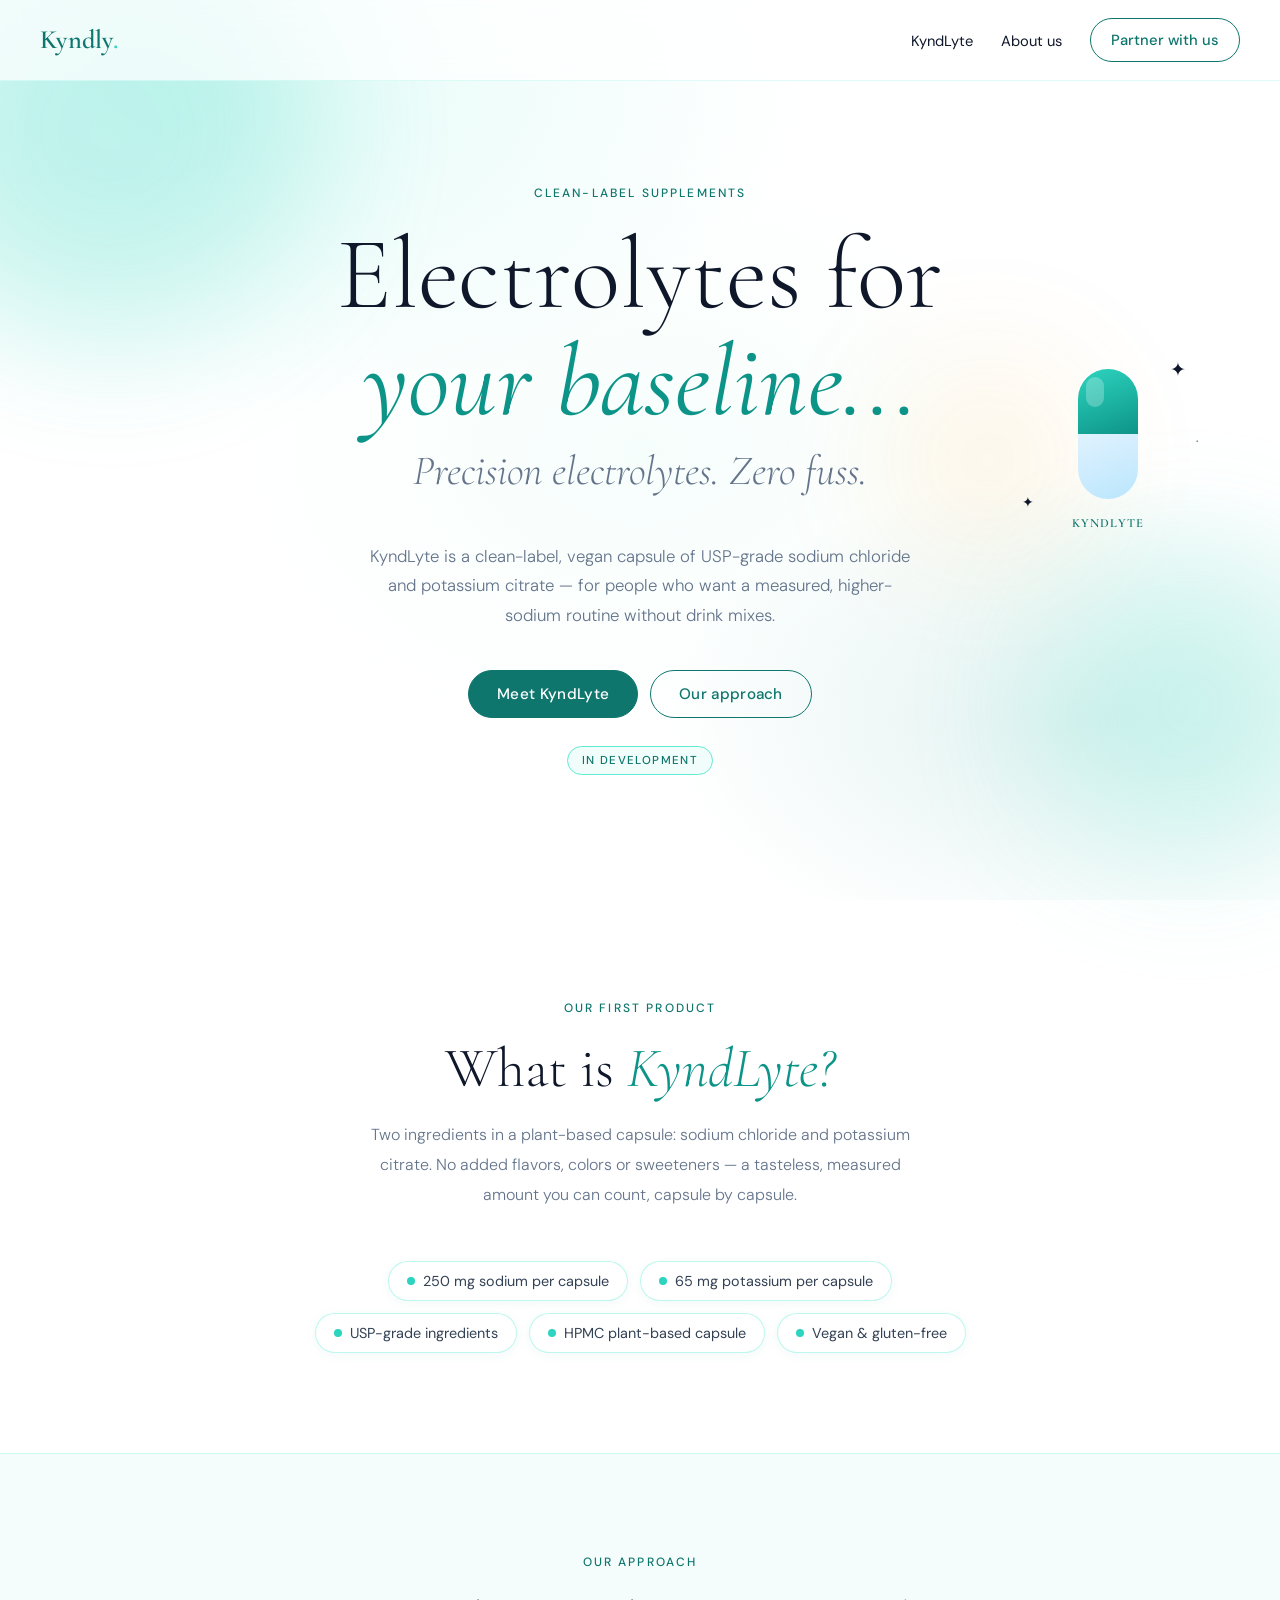
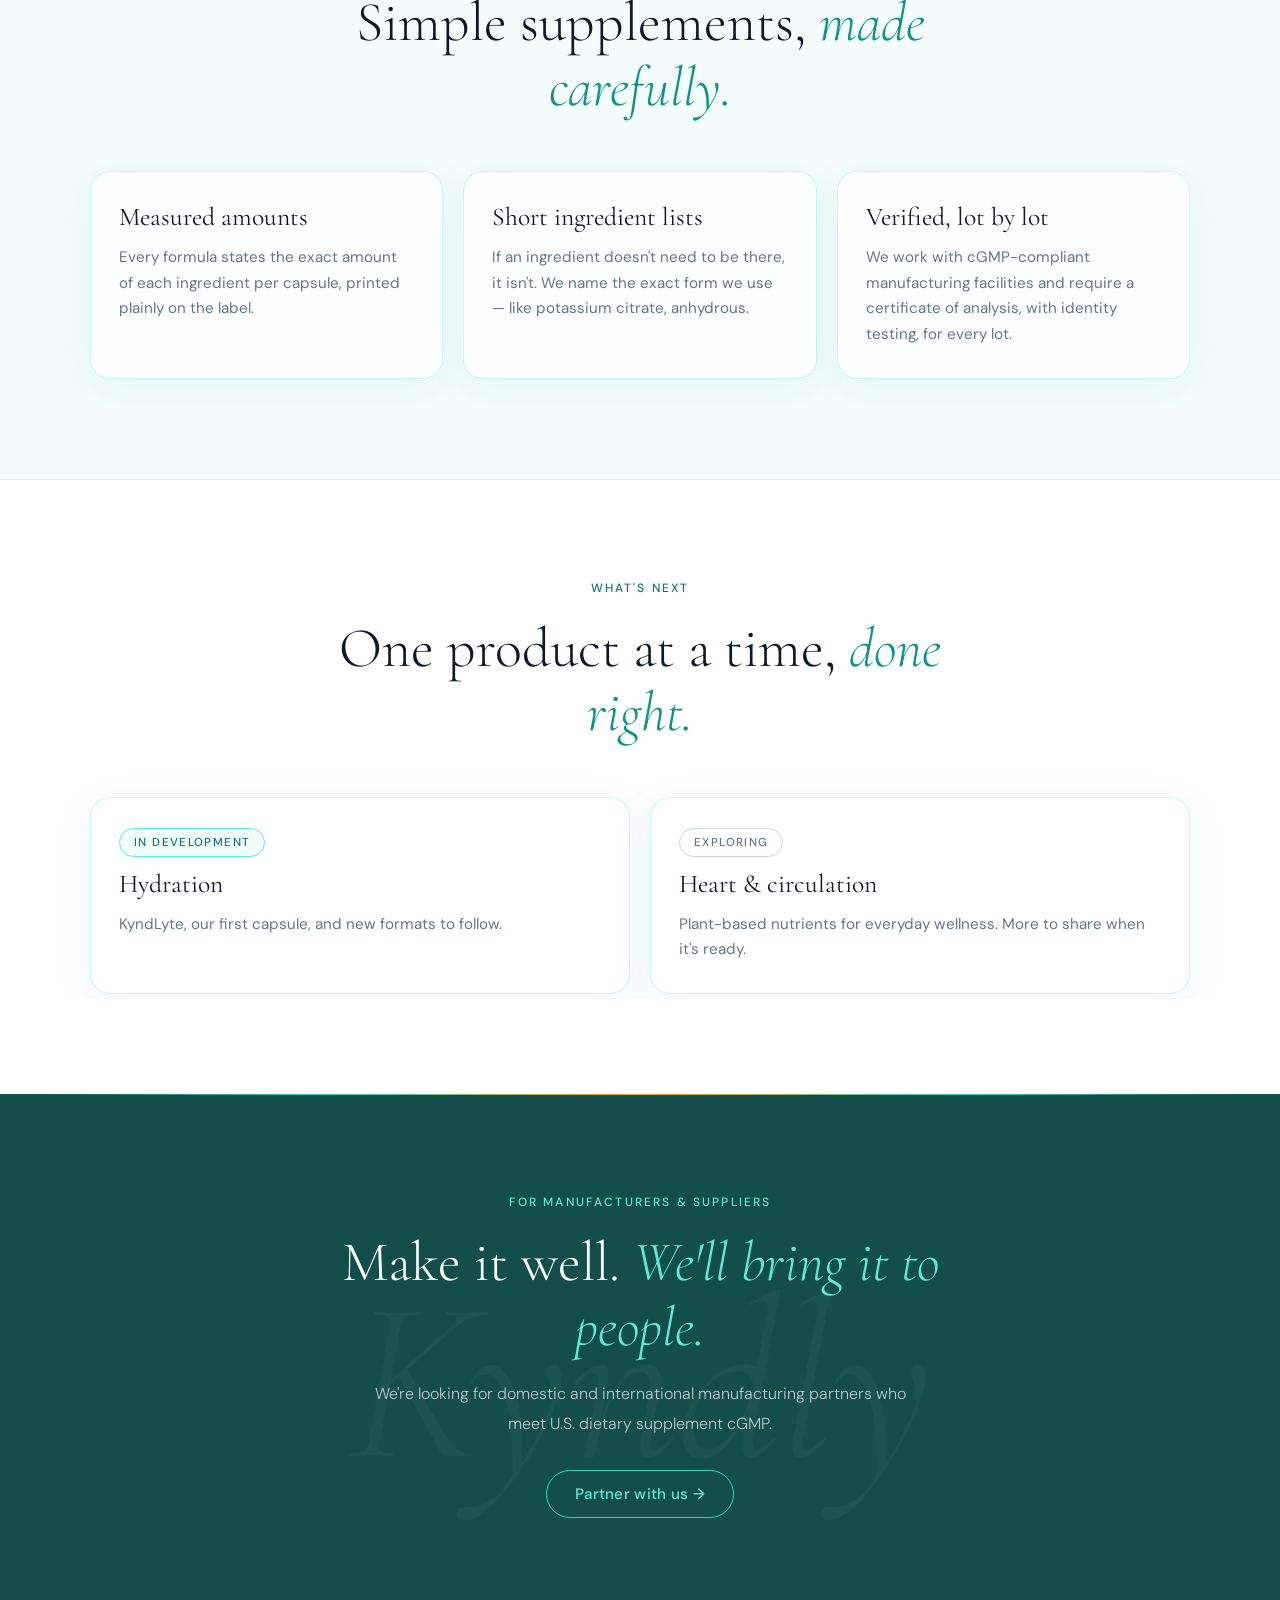
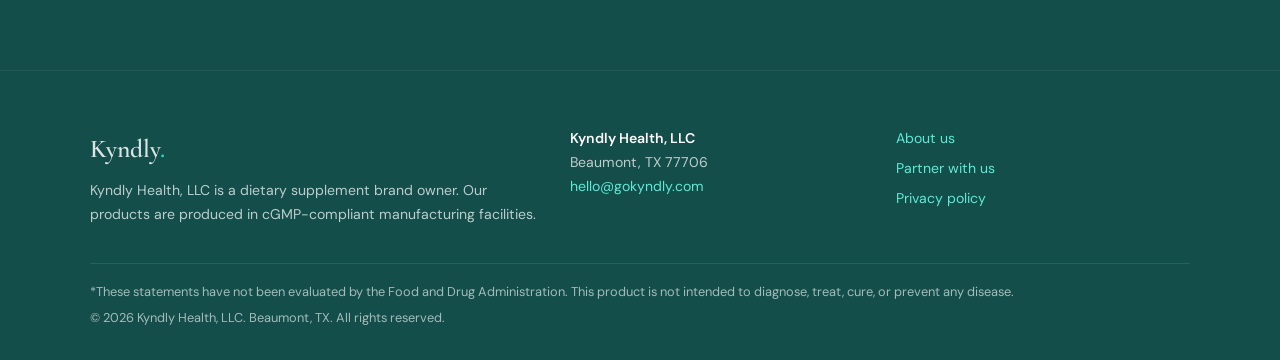
==== commit 05fc1d05: "Remove street address from footer and privacy page; add favicon Co-Authored-By: Claude Sonnet 5.5 <n" ====
--- a/index.html
+++ b/index.html
@@ -14,6 +14,9 @@
   <meta property="og:url" content="https://www.gokyndly.com/" />
   <meta property="og:type" content="website" />
   <meta name="theme-color" content="#0D9488" />
+  <link rel="icon" href="/favicon.svg" type="image/svg+xml" />
+  <link rel="icon" href="/favicon.ico" sizes="48x48" />
+  <link rel="apple-touch-icon" href="/apple-touch-icon.png" />
 
   <link rel="preconnect" href="https://fonts.googleapis.com" />
   <link rel="preconnect" href="https://fonts.gstatic.com" crossorigin />
@@ -177,7 +180,7 @@
             manufacturing facilities.</p>
         </div>
         <div class="footer-col">
-          <p><strong>Kyndly Health, LLC</strong><br />1163 Green Meadow St<br />Beaumont, TX 77706<br /><a
+          <p><strong>Kyndly Health, LLC</strong><br />Beaumont, TX 77706<br /><a
               href="mailto:hello@gokyndly.com">hello@gokyndly.com</a></p>
         </div>
         <nav class="footer-col" aria-label="Footer">
